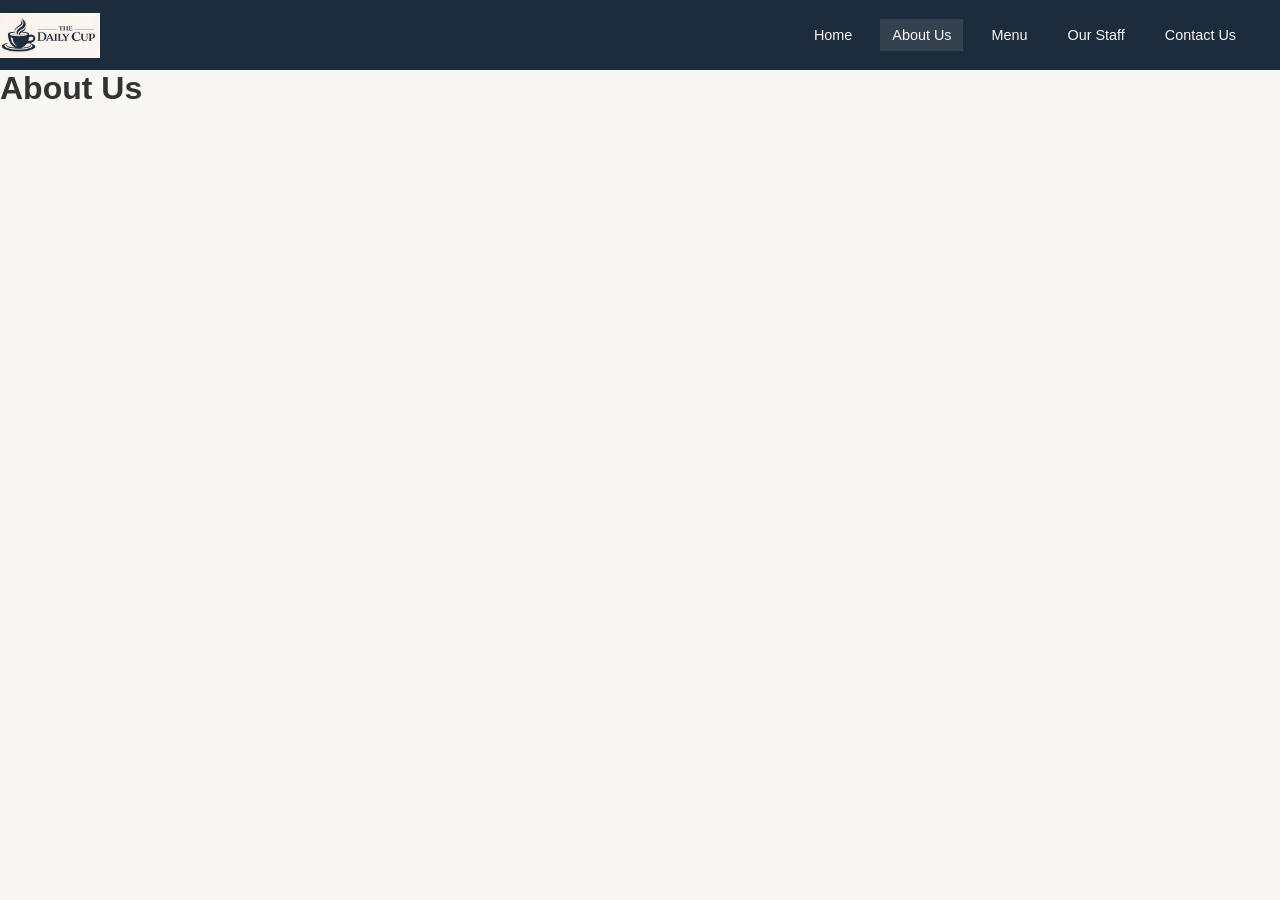
==== about.html @ c1092223 "Nav bar across all pages added code, linked each page to their specific css and js code, added a ban" ====
<!DOCTYPE html>
<html lang="en">
<head>
    <meta charset="UTF-8">
    <meta name="viewport" content="width=device-width, initial-scale=1.0">
    <title>The Daily Cup - About Us</title>
    <link rel="stylesheet" href="css/styles.css">
    <link rel="stylesheet" href="css/about.css">
</head>
<body>

    <!-- Navbar code -->
    <header class="navbar">
        <div class="navbar-inner">
            <a href="index.html" class="navbar-logo">
                <img src="assets/logo.png" alt="The Daily Cup logo" class="logo-img">
            </a>
            <button class="hamburger" id="hamburger" aria-label="Open menu" aria-expanded="false">
                <span></span><span></span><span></span>
            </button>
            <nav class="nav-links" id="nav-links">
                <a href="index.html" class="nav-link">Home</a>
                <a href="about.html" class="nav-link active">About Us</a>
                <a href="menu.html" class="nav-link">Menu</a>
                <a href="staff.html" class="nav-link">Our Staff</a>
                <a href="contact.html" class="nav-link">Contact Us</a>
            </nav>
        </div>
    </header>

    <main>
        <h1>About Us</h1>
    </main>

    <script src="js/jquery.js"></script>
    <script src="js/about.js"></script>
</body>
</html>
---- css/styles.css ----
/* Whole Website Styles */
 
/* Reset */
* {
  margin: 0;
  padding: 0;
  box-sizing: border-box;
}
 
/* Body */
body {
  font-family: Arial, sans-serif;
  background-color: #F9F7F4;
  color: #333333;
  padding-top: 70px;
}
 
img {
  max-width: 100%;
  display: block;
}
 
a {
  text-decoration: none;
  color: inherit;
}
 
 
/* Navbar */
.navbar {
  background-color: #1D2C3C;
  position: fixed;
  top: 0;
  left: 0;
  right: 0;
  z-index: 100;
}

/* logo now hugs left */
.navbar-inner {
  width: 100%;
  padding-right: 2rem; 
  display: flex;
  align-items: center;
  height: 70px;
}
 
.logo-img {
  height: 45px;
}
 
.nav-links {
  display: flex;
  gap: 1rem;
  margin-left: auto;
}
 
.nav-link {
  color: #F9F7F4;
  font-size: 0.9rem;
  padding: 0.5rem 0.75rem;
}
 
/* Highlights current page link */
.nav-link:hover,
.nav-link.active {
  background-color: rgba(255, 255, 255, 0.1);
}
 
 
/* Hidden on desktop, shown on mobile */
.hamburger {
  display: none;
  flex-direction: column;
  gap: 5px;
  background: none;
  border: none;
}
 
.hamburger span {
  display: block;
  width: 24px;
  height: 2px;
  background: #F9F7F4;
}
 
 
/* Footer */
.footer {
  background-color: #1D2C3C;
  border-top: 1px solid #D4C4B3;
}
 
.footer-inner {
  max-width: 1200px;
  margin: 0 auto;
  padding: 2rem;
  display: flex;
  justify-content: space-between;
  flex-wrap: wrap;
}
 
.footer-logo-text {
  font-size: 1.1rem;
  font-weight: bold;
  color: #F9F7F4;
}
 
.footer-tagline {
  font-size: 0.85rem;
  color: #D4C4B3;
}
 
.footer-socials {
  display: flex;
  gap: 1rem;
}
 
.social-icon {
  width: 38px;
  height: 38px;
  border-radius: 50%;
  background-color: rgba(255, 255, 255, 0.08);
  display: flex;
  align-items: center;
  justify-content: center;
}
 
/* Makes icons white */
.social-icon img {
  width: 18px;
  height: 18px;
  filter: brightness(0) invert(1);
}
 
.footer-contact {
  display: flex;
  flex-direction: column;
  text-align: right;
}
 
.footer-email,
.footer-contact-link {
  color: #D4C4B3;
  font-size: 0.9rem;
}
 
.footer-bottom {
  text-align: center;
  padding: 1rem;
  font-size: 0.8rem;
  color: #aaa;
}
 
 
/* Mobile */
@media (max-width: 768px) {
  .hamburger {
    display: flex;
    margin-left: auto; /* keeps it on the right */
  }
 
  /* Dropdown menu on mobile */
  .nav-links {
    display: none;
    flex-direction: column;
    position: absolute;
    top: 70px;
    left: 0;
    right: 0;
    background-color: #1D2C3C;
    padding: 1rem 2rem;
  }
 
  .nav-links.open {
    display: flex;
  }
 
  .nav-link {
    padding: 0.6rem 0;
    width: 100%;
  }
 
  .footer-inner {
    flex-direction: column;
    text-align: center;
  }
 
  .footer-contact {
    text-align: center;
  }
}
---- css/about.css ----
/* about page css */
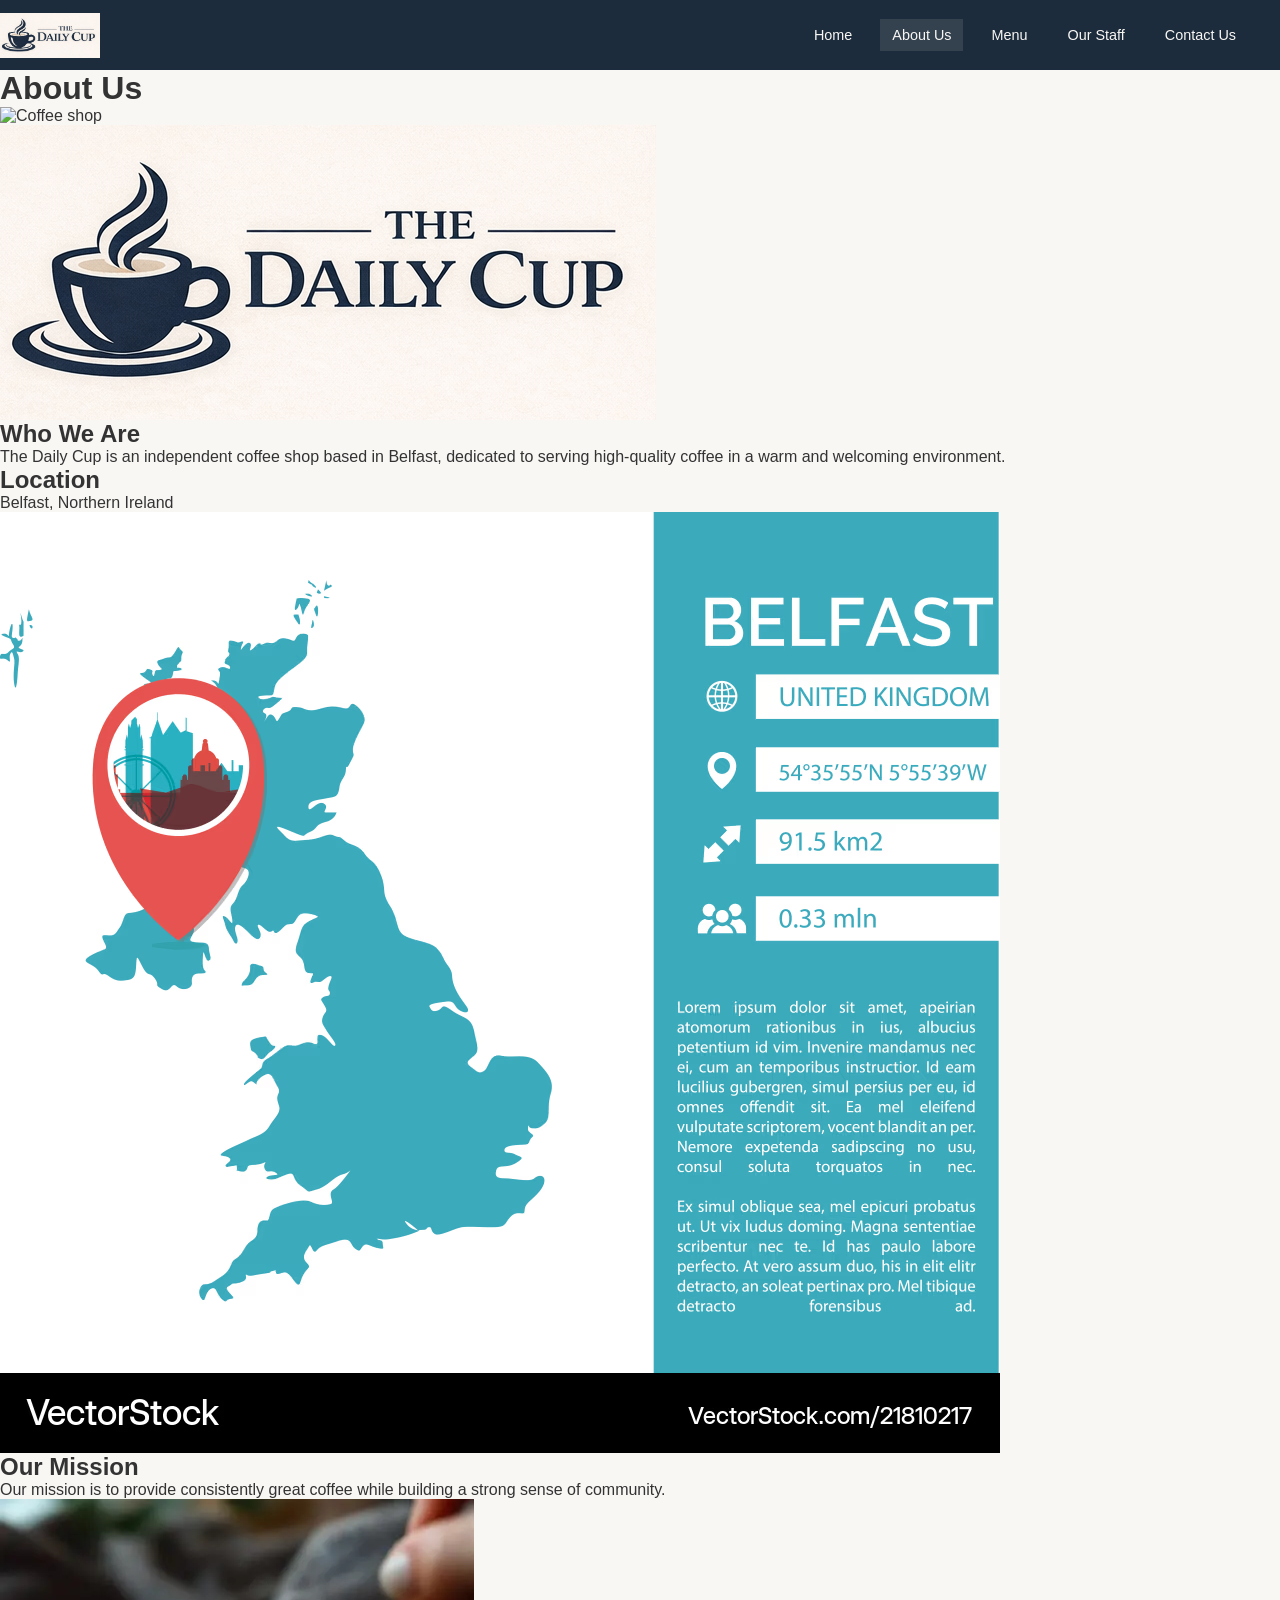
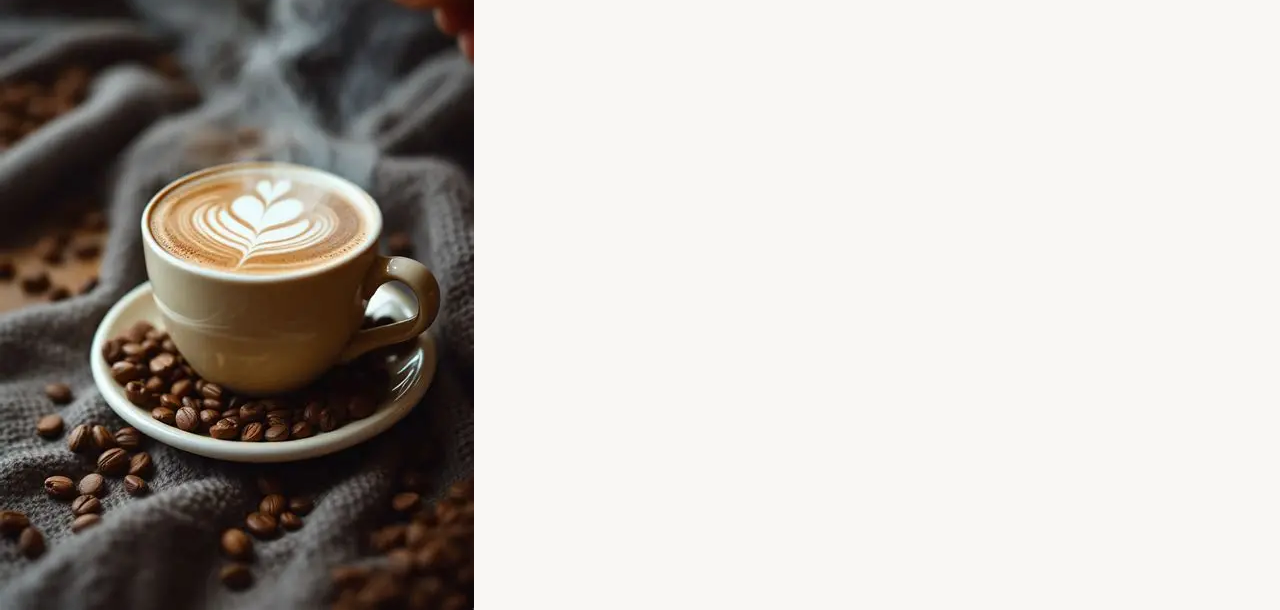
==== commit d8758759: "updated aboout us" ====
--- a/about.html
+++ b/about.html
@@ -35,4 +35,51 @@
     <script src="js/jquery.js"></script>
     <script src="js/about.js"></script>
 </body>
-</html>+</html>
+
+<main>
+ <main>
+
+    <!-- Banner -->
+    <div class="banner">
+        <img src="assets/about-us.jpg" class="banner-img" alt="Coffee shop">
+        <div class="banner-overlay">
+            <img src="assets/logo.png" class="banner-slogan-img" alt="About Us">
+        </div>
+    </div>
+
+    <!-- Welcome Section -->
+    <section class="welcome">
+        <div class="welcome-text">
+            <h2>Who We Are</h2>
+            <p>
+                The Daily Cup is an independent coffee shop based in Belfast,
+                dedicated to serving high-quality coffee in a warm and welcoming environment.
+            </p>
+
+            <h2>Location</h2>
+            <p>Belfast, Northern Ireland</p>
+        </div>
+
+        <div class="welcome-img">
+            <img src="assets/location.jpg" alt="Location">
+        </div>
+    </section>
+
+    <!-- App Section -->
+    <section class="app-section">
+        <div class="app-inner">
+            <div class="app-text">
+                <h2>Our Mission</h2>
+                <p>
+                    Our mission is to provide consistently great coffee while building a strong sense of community.
+                </p>
+            </div>
+
+            <div class="app-img">
+                <img src="assets/coffee.jpg" alt="Coffee">
+            </div>
+        </div>
+    </section>
+
+</main>
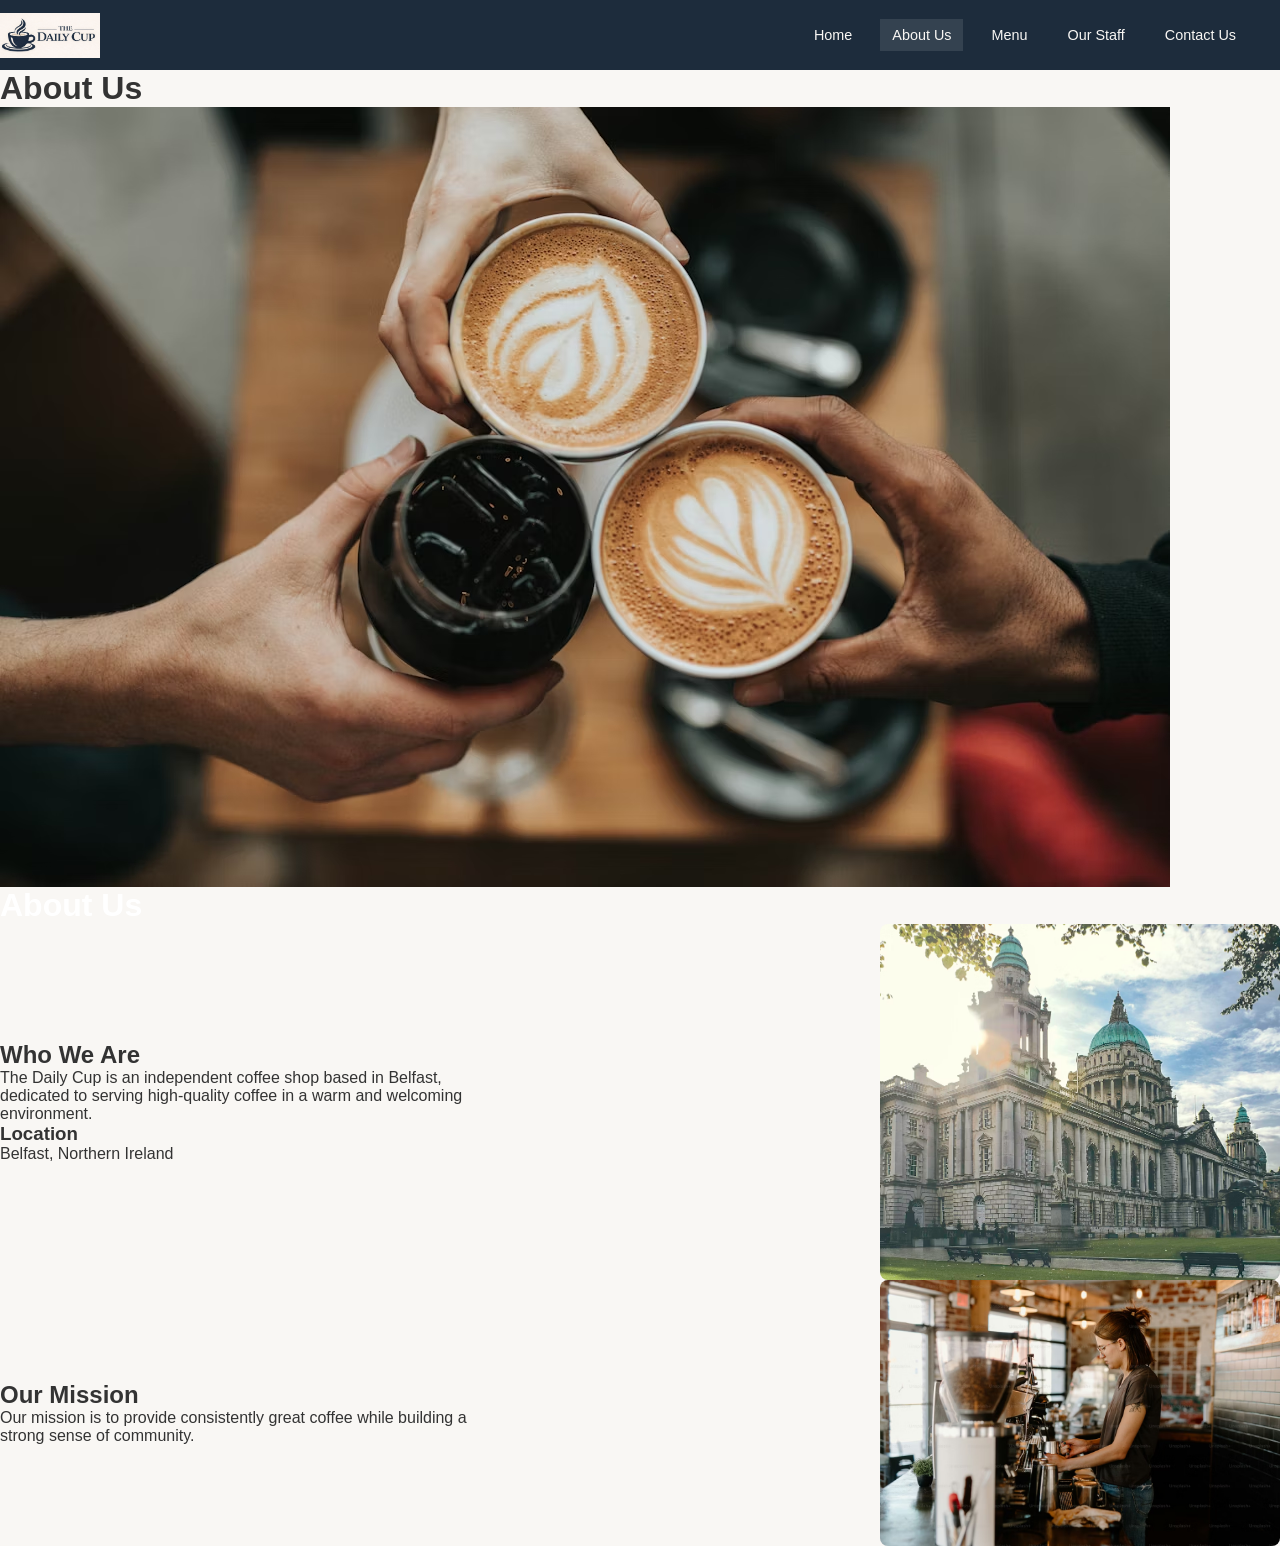
==== commit 74c7e52b: "about us futher changes" ====
--- a/about.html
+++ b/about.html
@@ -42,13 +42,13 @@
 
     <!-- Banner -->
     <div class="banner">
-        <img src="assets/about-us.jpg" class="banner-img" alt="Coffee shop">
+        <img src="assets/coffee.jpg" class="banner-img" alt="Coffee shop">
         <div class="banner-overlay">
-            <img src="assets/logo.png" class="banner-slogan-img" alt="About Us">
+            <h1 style="color: white;">About Us</h1>
         </div>
     </div>
 
-    <!-- Welcome Section -->
+    <!-- Who We Are -->
     <section class="welcome">
         <div class="welcome-text">
             <h2>Who We Are</h2>
@@ -57,16 +57,16 @@
                 dedicated to serving high-quality coffee in a warm and welcoming environment.
             </p>
 
-            <h2>Location</h2>
+            <h3>Location</h3>
             <p>Belfast, Northern Ireland</p>
         </div>
 
         <div class="welcome-img">
-            <img src="assets/location.jpg" alt="Location">
+            <img src="assets/belfast.jpg" alt="Belfast">
         </div>
     </section>
 
-    <!-- App Section -->
+    <!-- Mission -->
     <section class="app-section">
         <div class="app-inner">
             <div class="app-text">
@@ -77,9 +77,9 @@
             </div>
 
             <div class="app-img">
-                <img src="assets/coffee.jpg" alt="Coffee">
+                <img src="assets/worker.jpg" alt="Barista making coffee">
             </div>
         </div>
     </section>
 
-</main>+</main>
--- a/css/about.css
+++ b/css/about.css
@@ -1 +1,26 @@
 /* about page css */
+/* About page image fix */
+
+.welcome-img img,
+.app-img img {
+  width: 100%;
+  max-width: 400px;   /* stops them being massive */
+  height: auto;       /* keeps correct shape */
+  border-radius: 8px;
+  display: block;
+}
+/* Fix layout spacing */
+
+.welcome,
+.app-inner {
+  display: flex;
+  align-items: center;
+  justify-content: space-between;
+  gap: 2rem;
+}
+
+/* Stop huge empty space */
+.welcome-text,
+.app-text {
+  max-width: 500px;
+}
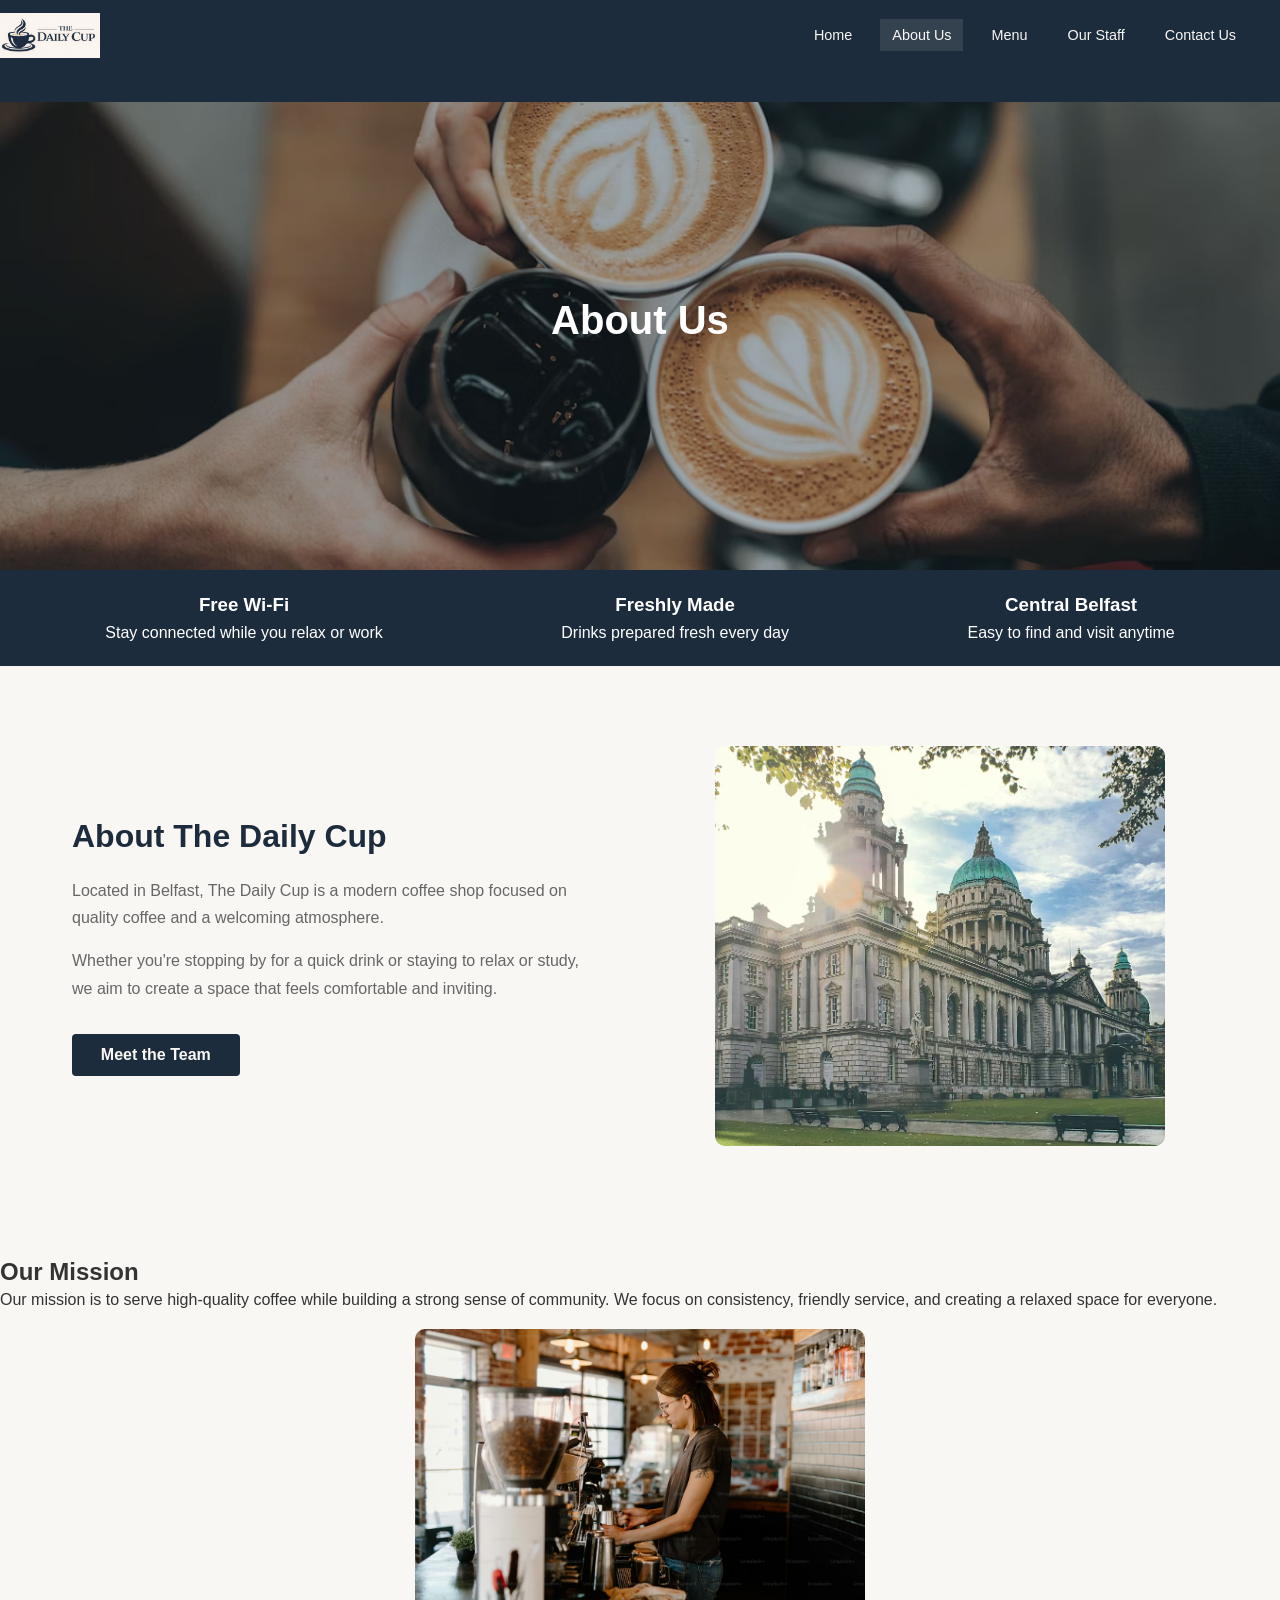
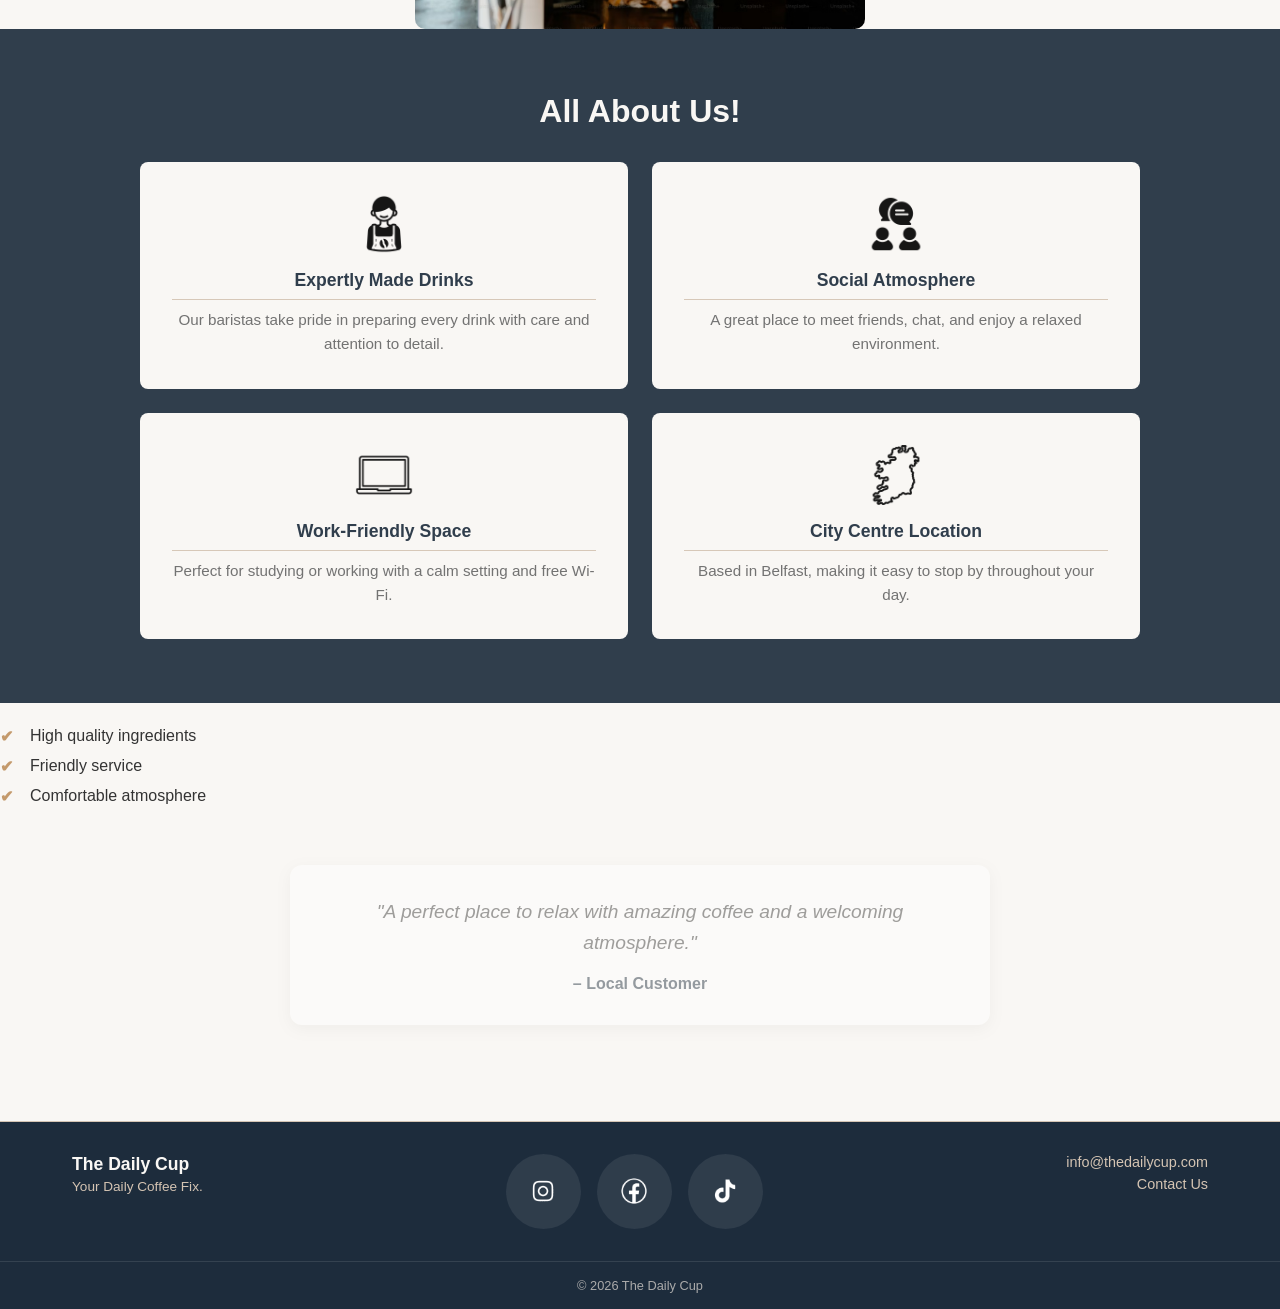
==== commit 61258f90: "about us changes" ====
--- a/about.html
+++ b/about.html
@@ -4,82 +4,182 @@
     <meta charset="UTF-8">
     <meta name="viewport" content="width=device-width, initial-scale=1.0">
     <title>The Daily Cup - About Us</title>
+
+    <link rel="icon" href="assets/favicon.png">
     <link rel="stylesheet" href="css/styles.css">
+    <link rel="stylesheet" href="css/home.css">
     <link rel="stylesheet" href="css/about.css">
 </head>
-<body>
 
-    <!-- Navbar code -->
-    <header class="navbar">
-        <div class="navbar-inner">
-            <a href="index.html" class="navbar-logo">
-                <img src="assets/logo.png" alt="The Daily Cup logo" class="logo-img">
-            </a>
-            <button class="hamburger" id="hamburger" aria-label="Open menu" aria-expanded="false">
-                <span></span><span></span><span></span>
-            </button>
-            <nav class="nav-links" id="nav-links">
-                <a href="index.html" class="nav-link">Home</a>
-                <a href="about.html" class="nav-link active">About Us</a>
-                <a href="menu.html" class="nav-link">Menu</a>
-                <a href="staff.html" class="nav-link">Our Staff</a>
-                <a href="contact.html" class="nav-link">Contact Us</a>
-            </nav>
-        </div>
-    </header>
+<body class="home-page">
 
-    <main>
-        <h1>About Us</h1>
-    </main>
+<!-- NAVBAR -->
+<header class="navbar">
+    <div class="navbar-inner">
+        <a href="index.html" class="navbar-logo">
+            <img src="assets/logo.png" class="logo-img">
+        </a>
 
-    <script src="js/jquery.js"></script>
-    <script src="js/about.js"></script>
-</body>
-</html>
+        <button class="hamburger" id="hamburger">
+            <span></span><span></span><span></span>
+        </button>
+
+        <nav class="nav-links" id="nav-links">
+            <a href="index.html" class="nav-link">Home</a>
+            <a href="about.html" class="nav-link active">About Us</a>
+            <a href="menu.html" class="nav-link">Menu</a>
+            <a href="staff.html" class="nav-link">Our Staff</a>
+            <a href="contact.html" class="nav-link">Contact Us</a>
+        </nav>
+    </div>
+</header>
+
+
+<!-- BANNER -->
+<section class="banner">
+    <img src="assets/coffee.jpg" class="banner-img">
+    <div class="banner-overlay">
+        <h1 class="about-title">About Us</h1>
+    </div>
+</section>
+
 
 <main>
- <main>
+    <section class="feature-strip">
 
-    <!-- Banner -->
-    <div class="banner">
-        <img src="assets/coffee.jpg" class="banner-img" alt="Coffee shop">
-        <div class="banner-overlay">
-            <h1 style="color: white;">About Us</h1>
+    <div class="feature">
+        <h3>Free Wi-Fi</h3>
+        <p>Stay connected while you relax or work</p>
+    </div>
+
+    <div class="feature">
+        <h3>Freshly Made</h3>
+        <p>Drinks prepared fresh every day</p>
+    </div>
+
+    <div class="feature">
+        <h3>Central Belfast</h3>
+        <p>Easy to find and visit anytime</p>
+    </div>
+
+</section>
+
+<!-- ABOUT -->
+<section class="welcome">
+    <div class="welcome-text">
+        <h1>About The Daily Cup</h1>
+        <p>
+            Located in Belfast, The Daily Cup is a modern coffee shop focused on quality coffee and a welcoming atmosphere.
+        </p>
+        <p>
+            Whether you're stopping by for a quick drink or staying to relax or study, we aim to create a space that feels comfortable and inviting.
+        </p>
+
+        <a href="staff.html" class="btn">Meet the Team</a>
+    </div>
+
+    <div class="welcome-img">
+        <img src="assets/belfast.jpg" alt="Belfast">
+    </div>
+</section>
+
+
+<!-- MISSION -->
+<section class="app-section">
+    <div class="app-inner">
+
+        <div class="app-text">
+            <h2>Our Mission</h2>
+            <p>
+                Our mission is to serve high-quality coffee while building a strong sense of community.
+                We focus on consistency, friendly service, and creating a relaxed space for everyone.
+            </p>
+        </div>
+
+        <div class="app-img">
+            <img src="assets/worker.jpg" alt="Barista">
+        </div>
+
+    </div>
+</section>
+<section class="why-section">
+    <h2>All About Us!</h2>
+
+    <div class="why-grid">
+
+        <div class="why-card">
+            <img src="assets/barista.png" class="why-icon">
+            <h3>Expertly Made Drinks</h3>
+            <p>Our baristas take pride in preparing every drink with care and attention to detail.</p>
+        </div>
+
+        <div class="why-card">
+            <img src="assets/conversation.png" class="why-icon">
+            <h3>Social Atmosphere</h3>
+            <p>A great place to meet friends, chat, and enjoy a relaxed environment.</p>
+        </div>
+
+        <div class="why-card">
+            <img src="assets/laptop.png" class="why-icon">
+            <h3>Work-Friendly Space</h3>
+            <p>Perfect for studying or working with a calm setting and free Wi-Fi.</p>
+        </div>
+
+        <div class="why-card">
+            <img src="assets/map.png" class="why-icon">
+            <h3>City Centre Location</h3>
+            <p>Based in Belfast, making it easy to stop by throughout your day.</p>
+        </div>
+
+    </div>
+</section>
+    </div>
+</section>
+<ul class="feature-list">
+    <li>High quality ingredients</li>
+    <li>Friendly service</li>
+    <li>Comfortable atmosphere</li>
+</ul>
+
+</main>
+
+<section class="testimonial">
+    <div class="testimonial-box">
+        <p>
+            "A perfect place to relax with amazing coffee and a welcoming atmosphere."
+        </p>
+        <h4>– Local Customer</h4>
+    </div>
+</section>
+
+
+<!-- FOOTER -->
+<footer class="footer">
+    <div class="footer-inner">
+        <div class="footer-brand">
+            <p class="footer-logo-text">The Daily Cup</p>
+            <p class="footer-tagline">Your Daily Coffee Fix.</p>
+        </div>
+
+        <div class="footer-socials">
+            <a href="#" class="social-icon"><img src="./assets/instagram.png"></a>
+            <a href="#" class="social-icon"><img src="./assets/facebook.png"></a>
+            <a href="#" class="social-icon"><img src="./assets/tiktok.png"></a>
+        </div>
+
+        <div class="footer-contact">
+            <a href="#" class="footer-email">info@thedailycup.com</a>
+            <a href="contact.html" class="footer-contact-link">Contact Us</a>
         </div>
     </div>
 
-    <!-- Who We Are -->
-    <section class="welcome">
-        <div class="welcome-text">
-            <h2>Who We Are</h2>
-            <p>
-                The Daily Cup is an independent coffee shop based in Belfast,
-                dedicated to serving high-quality coffee in a warm and welcoming environment.
-            </p>
+    <div class="footer-bottom">
+        <p>&copy; <span id="year"></span> The Daily Cup</p>
+    </div>
+</footer>
 
-            <h3>Location</h3>
-            <p>Belfast, Northern Ireland</p>
-        </div>
+<script src="js/jquery.js"></script>
+<script src="js/about.js"></script>
 
-        <div class="welcome-img">
-            <img src="assets/belfast.jpg" alt="Belfast">
-        </div>
-    </section>
-
-    <!-- Mission -->
-    <section class="app-section">
-        <div class="app-inner">
-            <div class="app-text">
-                <h2>Our Mission</h2>
-                <p>
-                    Our mission is to provide consistently great coffee while building a strong sense of community.
-                </p>
-            </div>
-
-            <div class="app-img">
-                <img src="assets/worker.jpg" alt="Barista making coffee">
-            </div>
-        </div>
-    </section>
-
-</main>
+</body>
+</html>
--- a/css/styles.css
+++ b/css/styles.css
@@ -1,31 +1,30 @@
-/* Whole Website Styles */
- 
-/* Reset */
+/* Reset styles */
 * {
   margin: 0;
   padding: 0;
   box-sizing: border-box;
 }
- 
-/* Body */
+
+/* Body styles */
 body {
   font-family: Arial, sans-serif;
   background-color: #F9F7F4;
   color: #333333;
   padding-top: 70px;
 }
- 
+
+/* Images */
 img {
   max-width: 100%;
   display: block;
 }
- 
+
+/* Links */
 a {
   text-decoration: none;
   color: inherit;
 }
- 
- 
+
 /* Navbar */
 .navbar {
   background-color: #1D2C3C;
@@ -36,39 +35,41 @@
   z-index: 100;
 }
 
-/* logo now hugs left */
+/* Navbar layout */
 .navbar-inner {
   width: 100%;
-  padding-right: 2rem; 
+  padding-right: 2rem;
   display: flex;
   align-items: center;
   height: 70px;
 }
- 
+
+/* Logo */
 .logo-img {
   height: 45px;
 }
- 
+
+/* Nav links */
 .nav-links {
   display: flex;
   gap: 1rem;
   margin-left: auto;
 }
- 
+
+/* Nav link style */
 .nav-link {
   color: #F9F7F4;
   font-size: 0.9rem;
   padding: 0.5rem 0.75rem;
 }
- 
-/* Highlights current page link */
+
+/* Nav hover and active */
 .nav-link:hover,
 .nav-link.active {
   background-color: rgba(255, 255, 255, 0.1);
 }
- 
- 
-/* Hidden on desktop, shown on mobile */
+
+/* Hamburger menu */
 .hamburger {
   display: none;
   flex-direction: column;
@@ -76,46 +77,57 @@
   background: none;
   border: none;
 }
- 
+
+/* Hamburger lines */
 .hamburger span {
-  display: block;
   width: 24px;
   height: 2px;
   background: #F9F7F4;
 }
- 
- 
+
 /* Footer */
 .footer {
   background-color: #1D2C3C;
   border-top: 1px solid #D4C4B3;
-}
- 
+  margin-top: 3rem;
+}
+
+/* Footer layout */
 .footer-inner {
   max-width: 1200px;
   margin: 0 auto;
   padding: 2rem;
+
   display: flex;
   justify-content: space-between;
+  align-items: flex-start;
   flex-wrap: wrap;
-}
- 
+
+  gap: 2rem;
+}
+
+/* Footer brand */
 .footer-logo-text {
   font-size: 1.1rem;
   font-weight: bold;
   color: #F9F7F4;
 }
- 
+
+/* Footer tagline */
 .footer-tagline {
   font-size: 0.85rem;
   color: #D4C4B3;
-}
- 
+  margin-top: 4px;
+}
+
+/* Socials container */
 .footer-socials {
   display: flex;
   gap: 1rem;
-}
- 
+  align-items: center;
+}
+
+/* Social icon box */
 .social-icon {
   width: 38px;
   height: 38px;
@@ -125,42 +137,48 @@
   align-items: center;
   justify-content: center;
 }
- 
-/* Makes icons white */
+
+/* Social icon image */
 .social-icon img {
   width: 18px;
   height: 18px;
   filter: brightness(0) invert(1);
 }
- 
+
+/* Contact section */
 .footer-contact {
   display: flex;
   flex-direction: column;
+  gap: 6px;
   text-align: right;
 }
- 
+
+/* Contact links */
 .footer-email,
 .footer-contact-link {
   color: #D4C4B3;
   font-size: 0.9rem;
 }
- 
+
+/* Footer bottom bar */
 .footer-bottom {
   text-align: center;
   padding: 1rem;
   font-size: 0.8rem;
   color: #aaa;
-}
- 
- 
-/* Mobile */
+  border-top: 1px solid rgba(255, 255, 255, 0.1);
+}
+
+/* Mobile styles */
 @media (max-width: 768px) {
+
+  /* Show hamburger */
   .hamburger {
     display: flex;
-    margin-left: auto; /* keeps it on the right */
-  }
- 
-  /* Dropdown menu on mobile */
+    margin-left: auto;
+  }
+
+  /* Mobile nav dropdown */
   .nav-links {
     display: none;
     flex-direction: column;
@@ -171,22 +189,41 @@
     background-color: #1D2C3C;
     padding: 1rem 2rem;
   }
- 
+
+  /* Open mobile menu */
   .nav-links.open {
     display: flex;
   }
- 
+
+  /* Mobile nav links */
   .nav-link {
     padding: 0.6rem 0;
     width: 100%;
   }
- 
+
+  /* Footer mobile layout */
   .footer-inner {
     flex-direction: column;
+    align-items: center;
     text-align: center;
   }
- 
+
+  /* Center contact on mobile */
   .footer-contact {
     text-align: center;
   }
+}
+
+/* FOOTER SOCIAL ICONS */
+.social-icon {
+  width: 75px;
+  height: 75px;
+  display: flex;
+  align-items: center;
+  justify-content: center;
+}
+
+.social-icon img {
+  width: 46px;
+  height: 46px;
 }
--- a/css/home.css
+++ b/css/home.css
@@ -0,0 +1,225 @@
+/* BANNER SECTION */
+
+.banner {
+  position: relative;
+  height: 500px;
+  overflow: hidden;
+  background-color: #1D2C3C;
+}
+
+.banner-img {
+  width: 100%;
+  height: 100%;
+  object-fit: cover;
+}
+
+.banner-overlay {
+  position: absolute;
+  top: 0;
+  left: 0;
+  right: 0;
+  bottom: 0;
+  background: rgba(29, 44, 60, 0.3);
+  display: flex;
+  align-items: center;
+  justify-content: center;
+}
+
+.banner-slogan-img {
+  width: 90%;
+  max-width: 500px;
+}
+
+/* WELCOME SECTION */
+
+.welcome {
+  max-width: 1200px;
+  margin: 0 auto;
+  padding: 5rem 2rem;
+  display: grid;
+  grid-template-columns: 1fr 1fr;
+  gap: 4rem;
+  align-items: center;
+}
+
+.welcome-text {
+  padding-right: 1rem;
+}
+
+.welcome-text h1 {
+  font-size: 2rem;
+  color: #1D2C3C;
+  margin-bottom: 1.2rem;
+  line-height: 1.3;
+}
+
+.welcome-text p {
+  color: #666666;
+  line-height: 1.9;
+  font-size: 1rem;
+}
+
+.welcome-img img {
+  width: 100%;
+  height: 360px;
+  object-fit: cover;
+  border-radius: 8px;
+  transition: transform 0.3s ease;
+}
+
+.welcome-img img:hover {
+  transform: scale(1.02);
+}
+
+/* BUTTON */
+.btn {
+  display: inline-block;
+  margin-top: 1.5rem;
+  padding: 0.75rem 1.8rem;
+  background-color: #1D2C3C;
+  color: #F9F7F4;
+  text-decoration: none;
+  border-radius: 4px;
+  font-weight: 600;
+  transition: background-color 0.3s ease;
+}
+
+.btn:hover {
+  background-color: #2a3f57;
+}
+
+/* WHY CHOOSE US SECTION */
+
+.why-section {
+  background-color: #1D2C3C;
+  padding: 4rem 2rem;
+  text-align: center;
+}
+
+.why-section h2 {
+  font-size: 2rem;
+  color: #F9F7F4;
+  margin-bottom: 2.5rem;
+}
+
+.why-grid {
+  max-width: 1000px;
+  margin: 0 auto;
+  display: grid;
+  grid-template-columns: 1fr 1fr;
+  gap: 1.5rem;
+}
+
+/* WHY CARDS */
+.why-card {
+  position: relative;
+  margin-top: 0;
+  background-color: #F9F7F4;
+  border-radius: 8px;
+  padding: 2rem;
+  text-align: center;
+  transition: transform 0.2s ease;
+}
+
+.why-card:hover {
+  transform: translateY(-4px);
+}
+
+.why-icon {
+  width: 60px;
+  height: 60px;
+  margin: 0 auto 1rem;
+  display: block;
+  object-fit: contain;
+}
+
+.why-card h3 {
+  font-size: 1.1rem;
+  color: #1D2C3C;
+  margin-bottom: 0.5rem;
+  border-bottom: 1px solid #D4C4B3;
+  padding-bottom: 0.5rem;
+}
+
+.why-card p {
+  color: #666666;
+  font-size: 0.95rem;
+  line-height: 1.6;
+}
+
+/* OPENING HOURS SECTION */
+
+.hours-section {
+  background: #F9F7F4;
+  padding: 40px 20px;
+  text-align: center;
+}
+
+.hours-section h2 {
+  color: #1D2C3C;
+  margin-bottom: 20px;
+}
+
+/* hours box */
+.hours-card {
+  background: white;
+  padding: 20px;
+  margin: 0 auto 20px;
+  max-width: 600px;
+  border: 1px solid #D4C4B3;
+  text-align: left;
+}
+
+/* each day row */
+.day {
+  display: flex;
+  justify-content: space-between;
+  padding: 8px 0;
+  border-bottom: 1px solid #eee;
+  color: #1D2C3C;
+}
+
+/* closed day */
+.closed span:last-child {
+  color: red;
+}
+
+/* info box */
+.hours-side {
+  background: #1D2C3C;
+  color: #F9F7F4;
+  padding: 20px;
+  max-width: 600px;
+  margin: 0 auto 20px;
+}
+
+.hours-side ul {
+  list-style: none;
+  padding: 0;
+  margin: 0;
+}
+
+.hours-side li {
+  margin-bottom: 8px;
+}
+
+/* MOBILE RESPONSIVE */
+
+@media (max-width: 768px) {
+  .banner {
+    height: 320px;
+  }
+
+  .welcome {
+    grid-template-columns: 1fr;
+    padding: 2rem 1.5rem;
+  }
+
+  .welcome-text {
+    padding-right: 0;
+  }
+
+  .why-grid {
+    grid-template-columns: 1fr;
+  }
+}
--- a/css/about.css
+++ b/css/about.css
@@ -1,26 +1,123 @@
-/* about page css */
-/* About page image fix */
+/* About Page Styling */
 
+/* Banner text */
+.about-title {
+  color: white;
+  font-size: 2.5rem;
+  font-weight: bold;
+}
+
+/* Better spacing */
+.welcome-text p,
+.app-text p {
+  margin-bottom: 1rem;
+  line-height: 1.7;
+}
+
+/* Image improvements */
 .welcome-img img,
 .app-img img {
   width: 100%;
-  max-width: 400px;   /* stops them being massive */
-  height: auto;       /* keeps correct shape */
-  border-radius: 8px;
+  max-width: 450px;
+  height: auto;
+  border-radius: 10px;
   display: block;
 }
-/* Fix layout spacing */
 
-.welcome,
-.app-inner {
+/* Center images nicely */
+.welcome-img,
+.app-img {
   display: flex;
-  align-items: center;
-  justify-content: space-between;
-  gap: 2rem;
+  justify-content: center;
 }
 
-/* Stop huge empty space */
-.welcome-text,
-.app-text {
-  max-width: 500px;
+/* Add slight hover effect */
+.welcome-img img:hover,
+.app-img img:hover {
+  transform: scale(1.03);
+  transition: 0.3s;
+}
+
+/* Button spacing */
+.btn {
+  margin-top: 1rem;
+  display: inline-block;
+}
+
+/* Section title styling */
+.why-section h2 {
+  text-align: center;
+  margin-bottom: 2rem;
+}
+.why-card:hover .why-icon {
+  transform: scale(1.1);
+  transition: 0.3s;
+}
+.feature-strip {
+  display: flex;
+  justify-content: space-around;
+  background: #1D2C3C;
+  color: white;
+  padding: 1.5rem 1rem;
+  text-align: center;
+}
+
+.feature h3 {
+  margin-bottom: 0.5rem;
+}
+.testimonial {
+  background: #F9F7F4;
+  padding: 3rem 1.5rem;
+  display: flex;
+  justify-content: center;
+}
+
+.testimonial-box {
+  max-width: 700px;
+  text-align: center;
+}
+
+.testimonial p {
+  font-size: 1.2rem;
+  font-style: italic;
+  color: #333;
+  line-height: 1.6;
+}
+
+.testimonial h4 {
+  margin-top: 1rem;
+  color: #1D2C3C;
+  font-weight: 600;
+}
+.testimonial-box {
+  background: white;
+  padding: 2rem;
+  border-radius: 12px;
+  box-shadow: 0 4px 15px rgba(0,0,0,0.08);
+}
+section {
+  padding-top: 2rem;
+}
+.feature-list {
+  list-style: none;        
+  padding: 0;
+  margin-top: 1.5rem;
+}
+
+.feature-list li {
+  position: relative;
+  padding-left: 30px;
+  margin-bottom: 12px;
+  font-size: 1rem;
+  color: #333;
+}
+
+/* custom tick icon */
+.feature-list li::before {
+  content: "✔";
+  position: absolute;
+  left: 0;
+  top: 0;
+  color: #C49A6C;   /* nice coffee colour */
+  font-weight: bold;
 }
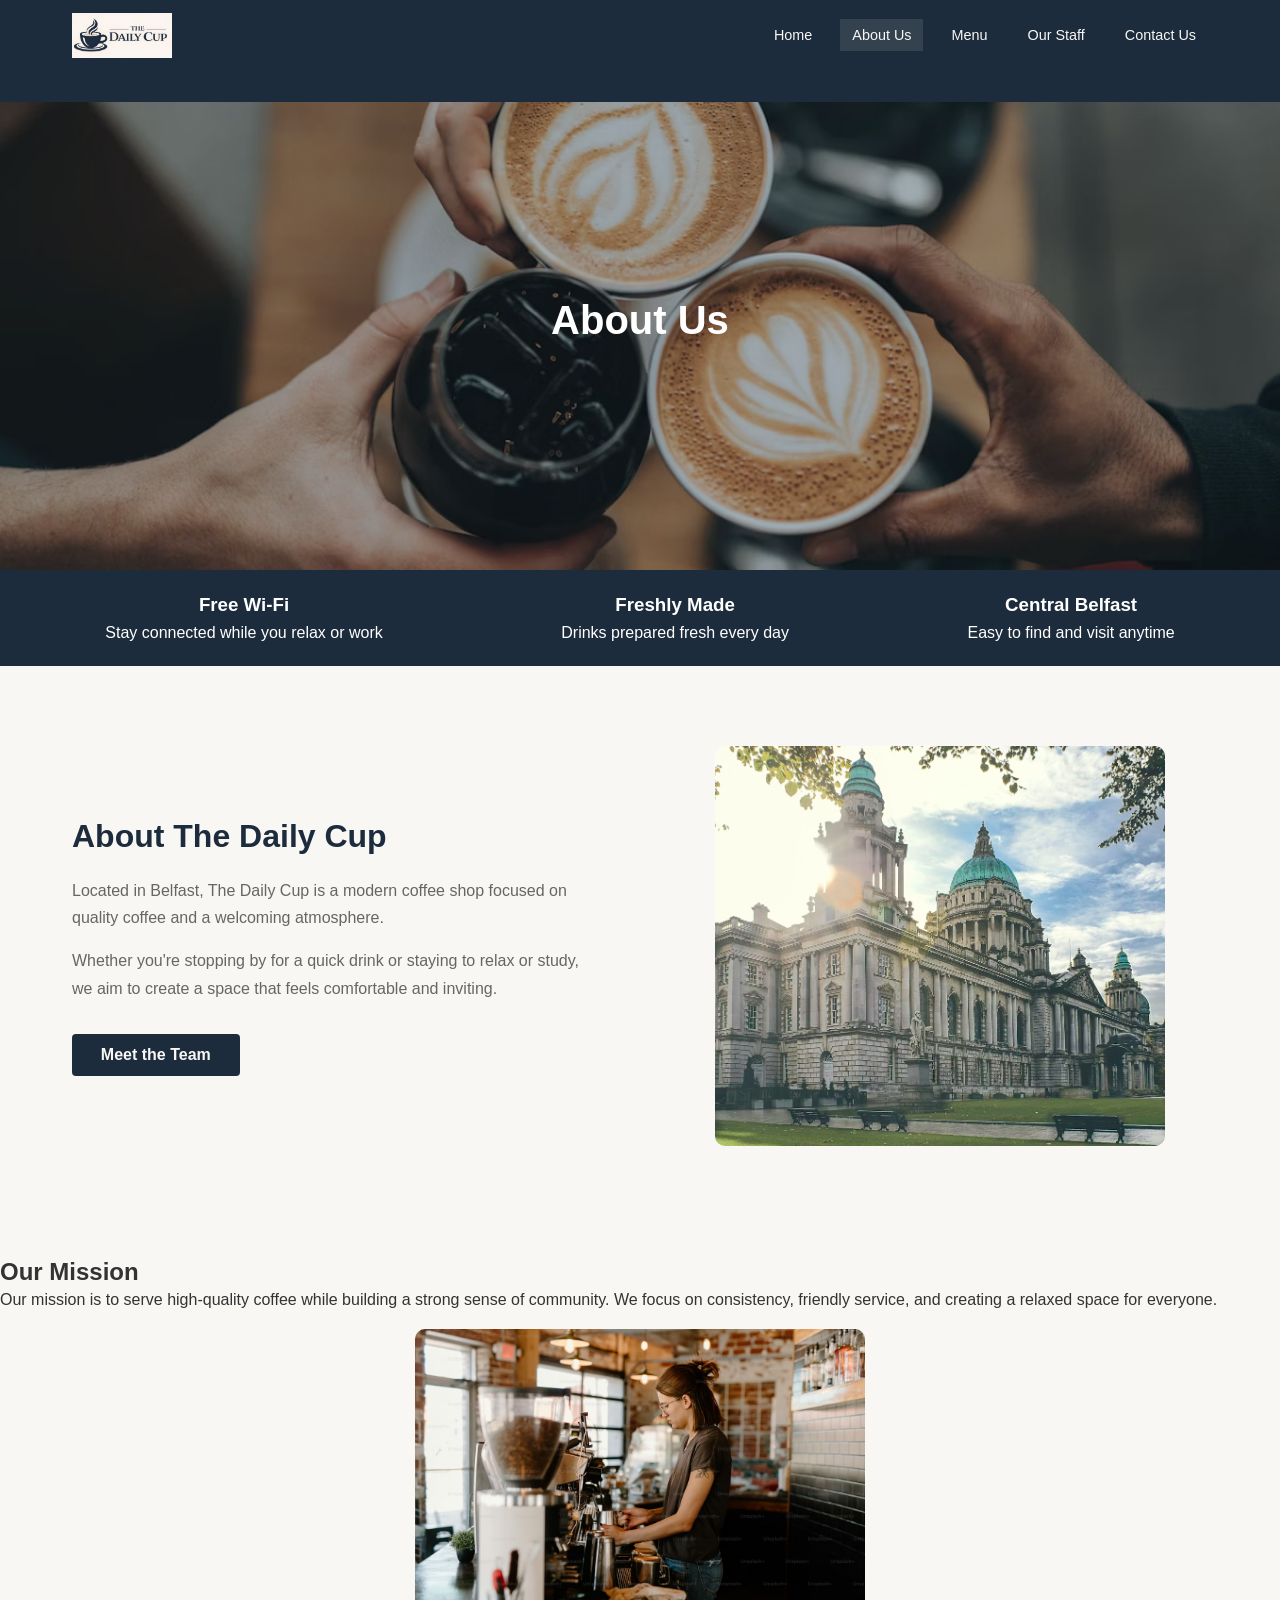
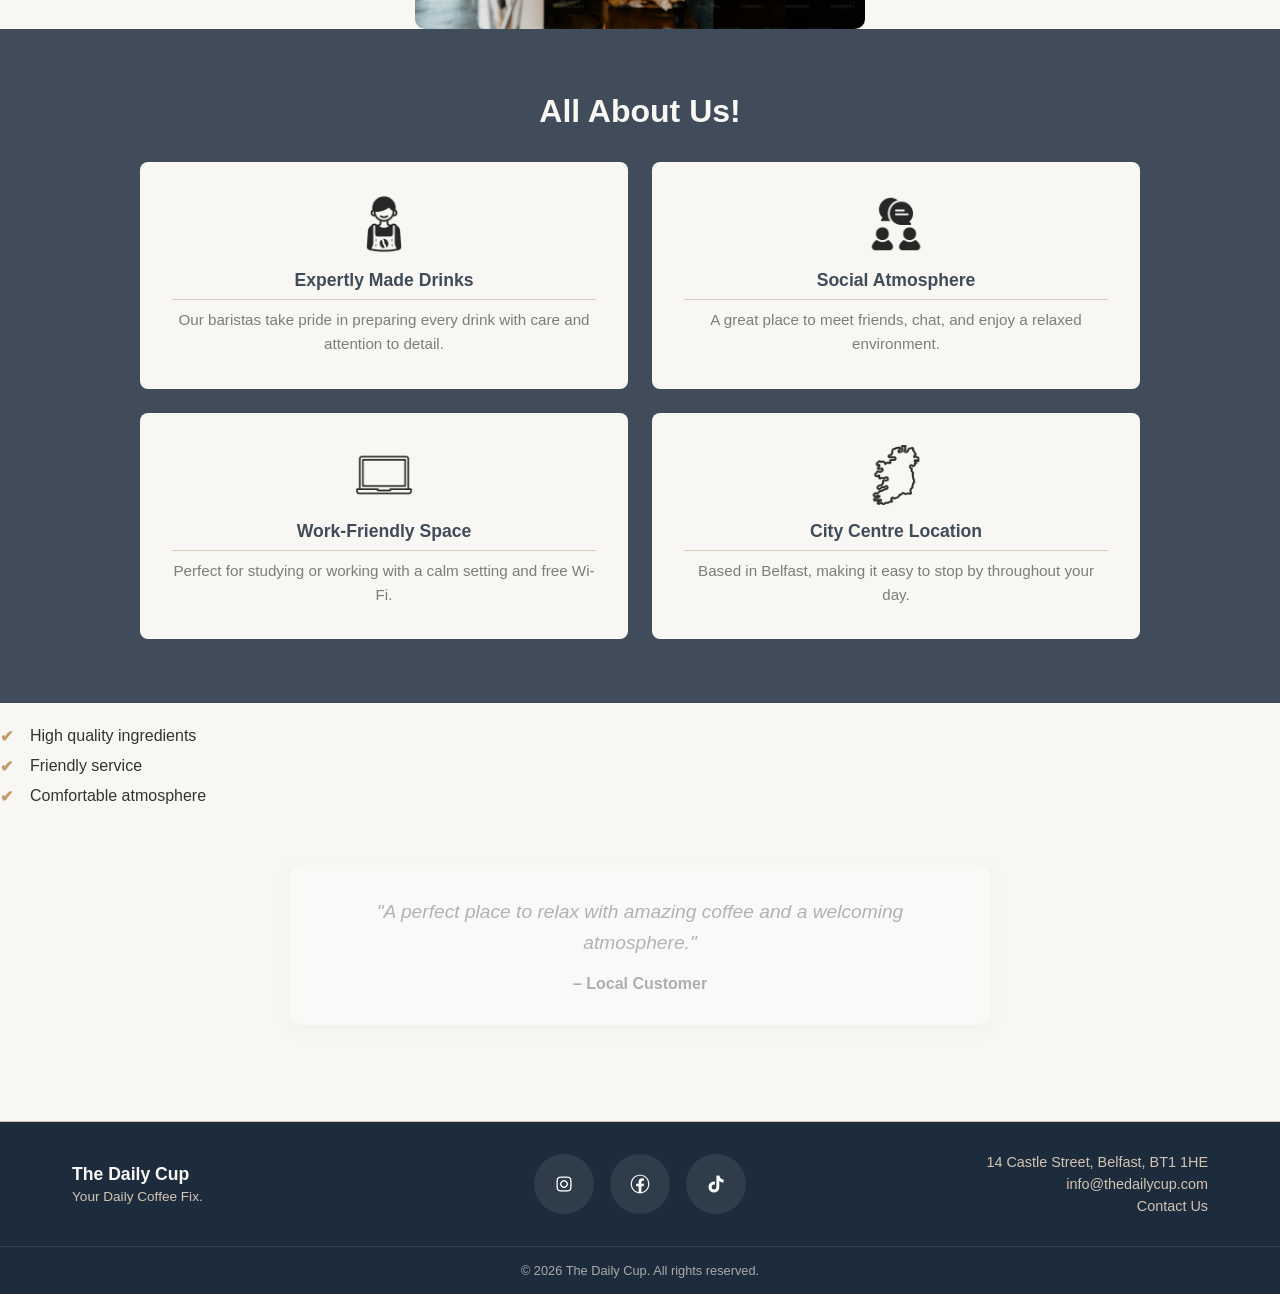
==== commit 96f6beff: "Added location to footer on each page" ====
--- a/about.html
+++ b/about.html
@@ -162,19 +162,26 @@
         </div>
 
         <div class="footer-socials">
-            <a href="#" class="social-icon"><img src="./assets/instagram.png"></a>
-            <a href="#" class="social-icon"><img src="./assets/facebook.png"></a>
-            <a href="#" class="social-icon"><img src="./assets/tiktok.png"></a>
+            <a href="https://www.instagram.com/" class="social-icon" target="_blank">
+                <img src="./assets/instagram.png" alt="Instagram">
+            </a>
+            <a href="https://www.facebook.com/" class="social-icon" target="_blank">
+                <img src="./assets/facebook.png" alt="Facebook">
+            </a>
+            <a href="https://www.tiktok.com/" class="social-icon" target="_blank">
+                <img src="./assets/tiktok.png" alt="TikTok">
+            </a>
         </div>
 
         <div class="footer-contact">
-            <a href="#" class="footer-email">info@thedailycup.com</a>
+            <address class="footer-address">14 Castle Street, Belfast, BT1 1HE</address>
+            <a href="mailto:info@thedailycup.com" class="footer-email">info@thedailycup.com</a>
             <a href="contact.html" class="footer-contact-link">Contact Us</a>
         </div>
     </div>
 
     <div class="footer-bottom">
-        <p>&copy; <span id="year"></span> The Daily Cup</p>
+        <p>&copy; <span id="year"></span> The Daily Cup. All rights reserved.</p>
     </div>
 </footer>
 
--- a/css/styles.css
+++ b/css/styles.css
@@ -37,11 +37,13 @@
 
 /* Navbar layout */
 .navbar-inner {
+  max-width: 1200px;
+  margin: 0 auto;
+  padding: 0 2rem;
+  display: flex;
+  align-items: center;
+  height: 70px;
   width: 100%;
-  padding-right: 2rem;
-  display: flex;
-  align-items: center;
-  height: 70px;
 }
 
 /* Logo */
@@ -76,6 +78,7 @@
   gap: 5px;
   background: none;
   border: none;
+  cursor: pointer;
 }
 
 /* Hamburger lines */
@@ -85,6 +88,23 @@
   background: #F9F7F4;
 }
 
+/* BUTTON */
+.btn {
+  display: inline-block;
+  margin-top: 1.5rem;
+  padding: 0.75rem 1.8rem;
+  background-color: #1D2C3C;
+  color: #F9F7F4;
+  text-decoration: none;
+  border-radius: 4px;
+  font-weight: 600;
+  transition: background-color 0.3s ease;
+}
+
+.btn:hover {
+  background-color: #2a3f57;
+}
+
 /* Footer */
 .footer {
   background-color: #1D2C3C;
@@ -97,12 +117,9 @@
   max-width: 1200px;
   margin: 0 auto;
   padding: 2rem;
-
-  display: flex;
-  justify-content: space-between;
-  align-items: flex-start;
-  flex-wrap: wrap;
-
+  display: grid;
+  grid-template-columns: 1fr auto 1fr;
+  align-items: center;
   gap: 2rem;
 }
 
@@ -125,12 +142,13 @@
   display: flex;
   gap: 1rem;
   align-items: center;
+  justify-content: center;
 }
 
 /* Social icon box */
 .social-icon {
-  width: 38px;
-  height: 38px;
+  width: 60px;
+  height: 60px;
   border-radius: 50%;
   background-color: rgba(255, 255, 255, 0.08);
   display: flex;
@@ -140,8 +158,8 @@
 
 /* Social icon image */
 .social-icon img {
-  width: 18px;
-  height: 18px;
+  width: 34px;
+  height: 34px;
   filter: brightness(0) invert(1);
 }
 
@@ -151,6 +169,15 @@
   flex-direction: column;
   gap: 6px;
   text-align: right;
+  justify-self: end;
+}
+
+/* Address */
+.footer-address {
+  font-style: normal;
+  font-size: 0.9rem;
+  color: #D4C4B3;
+  margin: 0;
 }
 
 /* Contact links */
@@ -203,7 +230,7 @@
 
   /* Footer mobile layout */
   .footer-inner {
-    flex-direction: column;
+    grid-template-columns: 1fr;
     align-items: center;
     text-align: center;
   }
@@ -211,19 +238,6 @@
   /* Center contact on mobile */
   .footer-contact {
     text-align: center;
-  }
-}
-
-/* FOOTER SOCIAL ICONS */
-.social-icon {
-  width: 75px;
-  height: 75px;
-  display: flex;
-  align-items: center;
-  justify-content: center;
-}
-
-.social-icon img {
-  width: 46px;
-  height: 46px;
+    justify-self: center;
+  }
 }
--- a/css/home.css
+++ b/css/home.css
@@ -71,23 +71,6 @@
   transform: scale(1.02);
 }
 
-/* BUTTON */
-.btn {
-  display: inline-block;
-  margin-top: 1.5rem;
-  padding: 0.75rem 1.8rem;
-  background-color: #1D2C3C;
-  color: #F9F7F4;
-  text-decoration: none;
-  border-radius: 4px;
-  font-weight: 600;
-  transition: background-color 0.3s ease;
-}
-
-.btn:hover {
-  background-color: #2a3f57;
-}
-
 /* WHY CHOOSE US SECTION */
 
 .why-section {
@@ -160,7 +143,7 @@
   margin-bottom: 20px;
 }
 
-/* hours box */
+/* Hours box */
 .hours-card {
   background: white;
   padding: 20px;
@@ -170,7 +153,7 @@
   text-align: left;
 }
 
-/* each day row */
+/* Each day row */
 .day {
   display: flex;
   justify-content: space-between;
@@ -179,12 +162,12 @@
   color: #1D2C3C;
 }
 
-/* closed day */
+/* Closed day */
 .closed span:last-child {
   color: red;
 }
 
-/* info box */
+/* Info box */
 .hours-side {
   background: #1D2C3C;
   color: #F9F7F4;
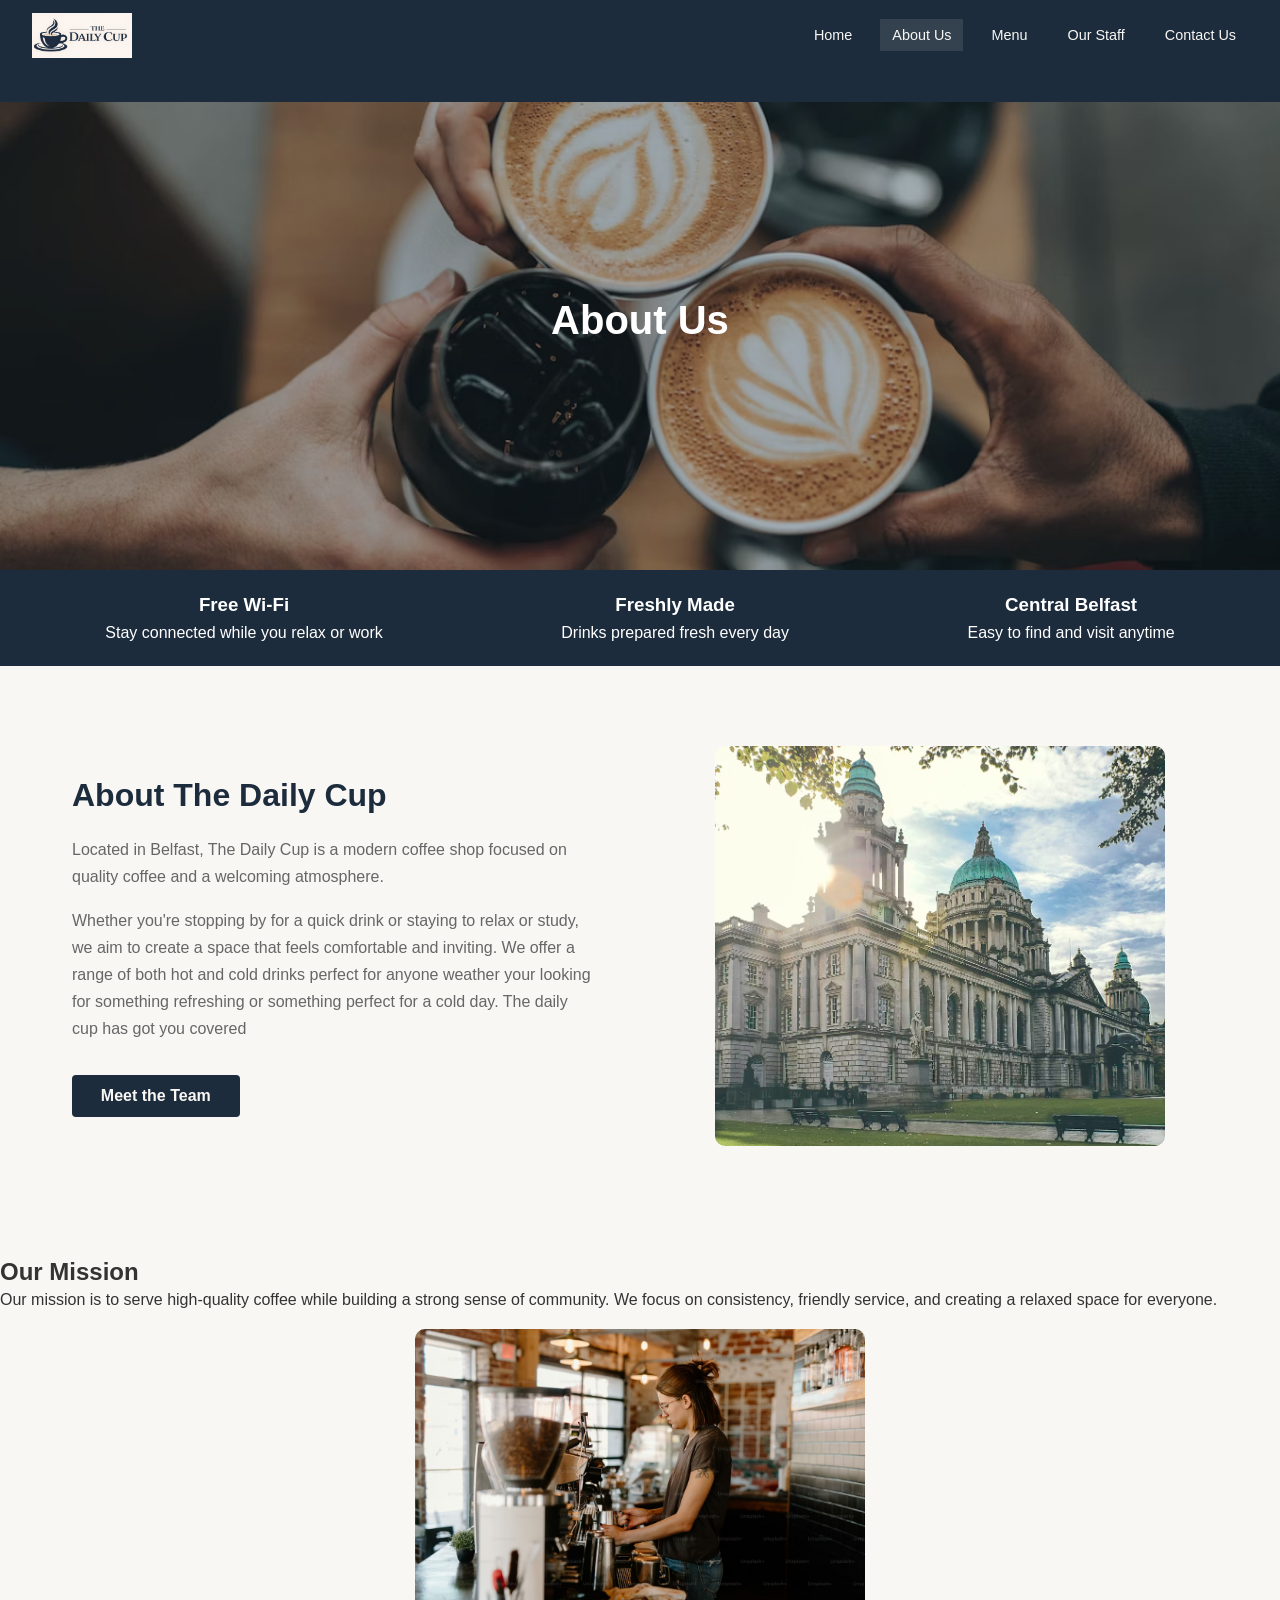
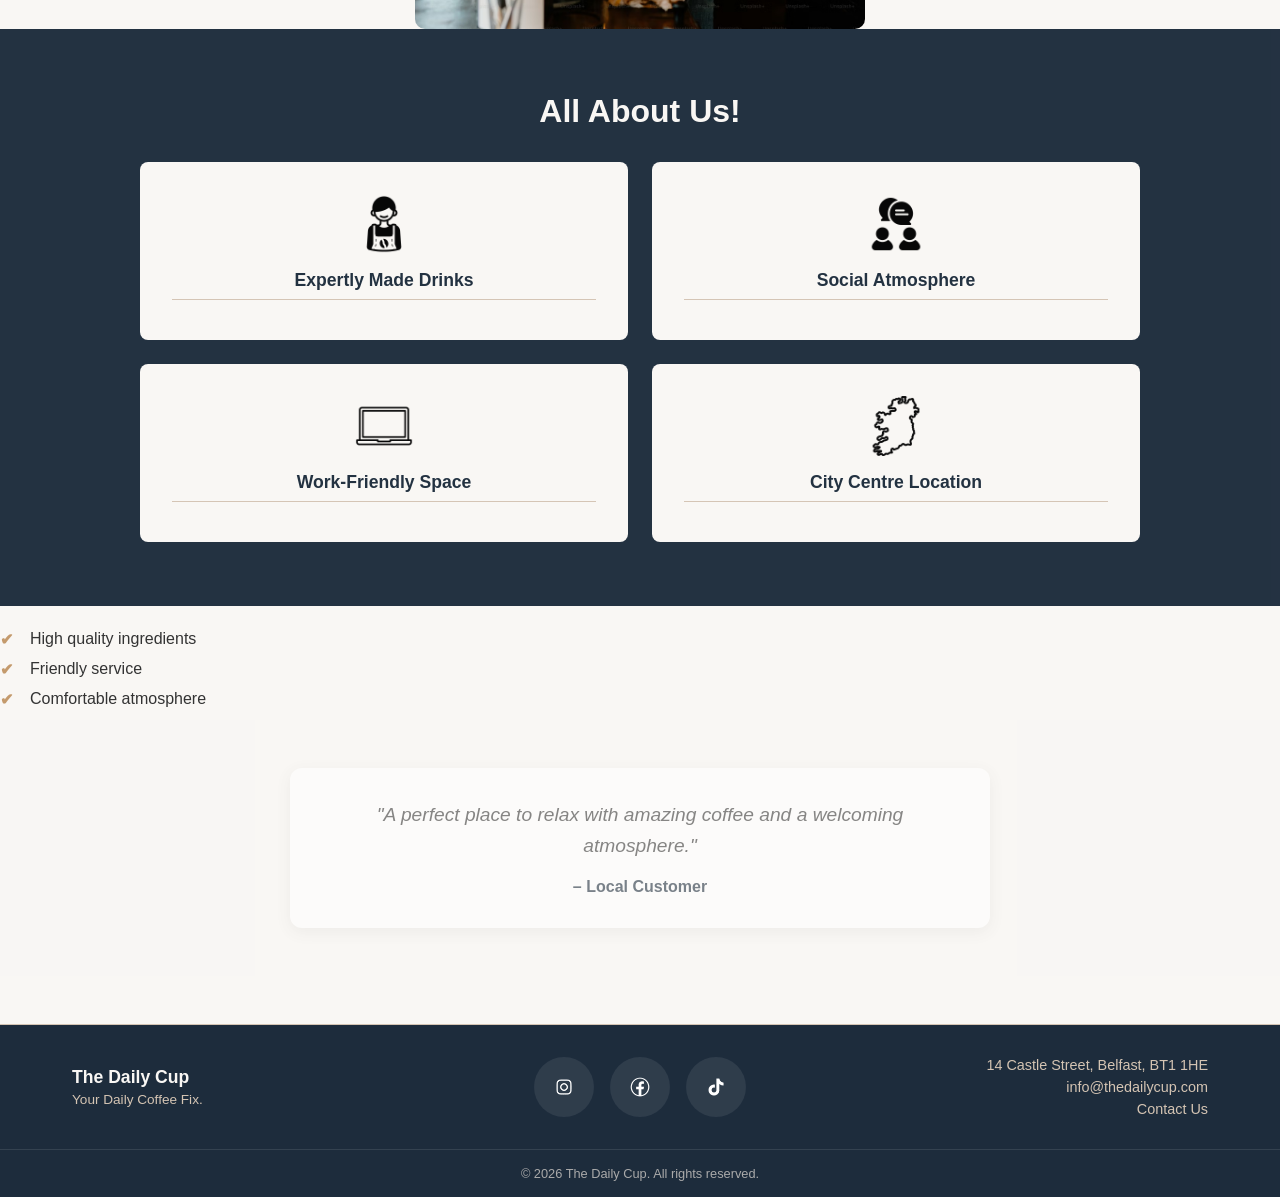
==== commit 4aedb578: "updated about html" ====
--- a/about.html
+++ b/about.html
@@ -72,7 +72,7 @@
             Located in Belfast, The Daily Cup is a modern coffee shop focused on quality coffee and a welcoming atmosphere.
         </p>
         <p>
-            Whether you're stopping by for a quick drink or staying to relax or study, we aim to create a space that feels comfortable and inviting.
+            Whether you're stopping by for a quick drink or staying to relax or study, we aim to create a space that feels comfortable and inviting. We offer a range of both hot and cold drinks perfect for anyone weather your looking for something refreshing or something perfect for a cold day. The daily cup has got you covered 
         </p>
 
         <a href="staff.html" class="btn">Meet the Team</a>
--- a/css/styles.css
+++ b/css/styles.css
@@ -37,13 +37,11 @@
 
 /* Navbar layout */
 .navbar-inner {
-  max-width: 1200px;
-  margin: 0 auto;
+  width: 100%;
   padding: 0 2rem;
   display: flex;
   align-items: center;
   height: 70px;
-  width: 100%;
 }
 
 /* Logo */
--- a/css/home.css
+++ b/css/home.css
@@ -1,4 +1,4 @@
-/* BANNER SECTION */
+/* Banner */
 
 .banner {
   position: relative;
@@ -30,7 +30,7 @@
   max-width: 500px;
 }
 
-/* WELCOME SECTION */
+/* Welcome area */
 
 .welcome {
   max-width: 1200px;
@@ -71,7 +71,7 @@
   transform: scale(1.02);
 }
 
-/* WHY CHOOSE US SECTION */
+/* Why Choose Us */
 
 .why-section {
   background-color: #1D2C3C;
@@ -93,7 +93,7 @@
   gap: 1.5rem;
 }
 
-/* WHY CARDS */
+/* Why Cards */
 .why-card {
   position: relative;
   margin-top: 0;
@@ -130,7 +130,21 @@
   line-height: 1.6;
 }
 
-/* OPENING HOURS SECTION */
+/* hide card description by default, revealed on click */
+.why-card p {
+    display: none;
+}
+
+.why-card.open p {
+    display: block;
+}
+
+/* show a pointer that the card is clickable */
+.why-card {
+    cursor: pointer;
+}
+
+/* Opening Hours */
 
 .hours-section {
   background: #F9F7F4;
@@ -162,11 +176,6 @@
   color: #1D2C3C;
 }
 
-/* Closed day */
-.closed span:last-child {
-  color: red;
-}
-
 /* Info box */
 .hours-side {
   background: #1D2C3C;
@@ -186,7 +195,7 @@
   margin-bottom: 8px;
 }
 
-/* MOBILE RESPONSIVE */
+/* Mobile Responsive */
 
 @media (max-width: 768px) {
   .banner {
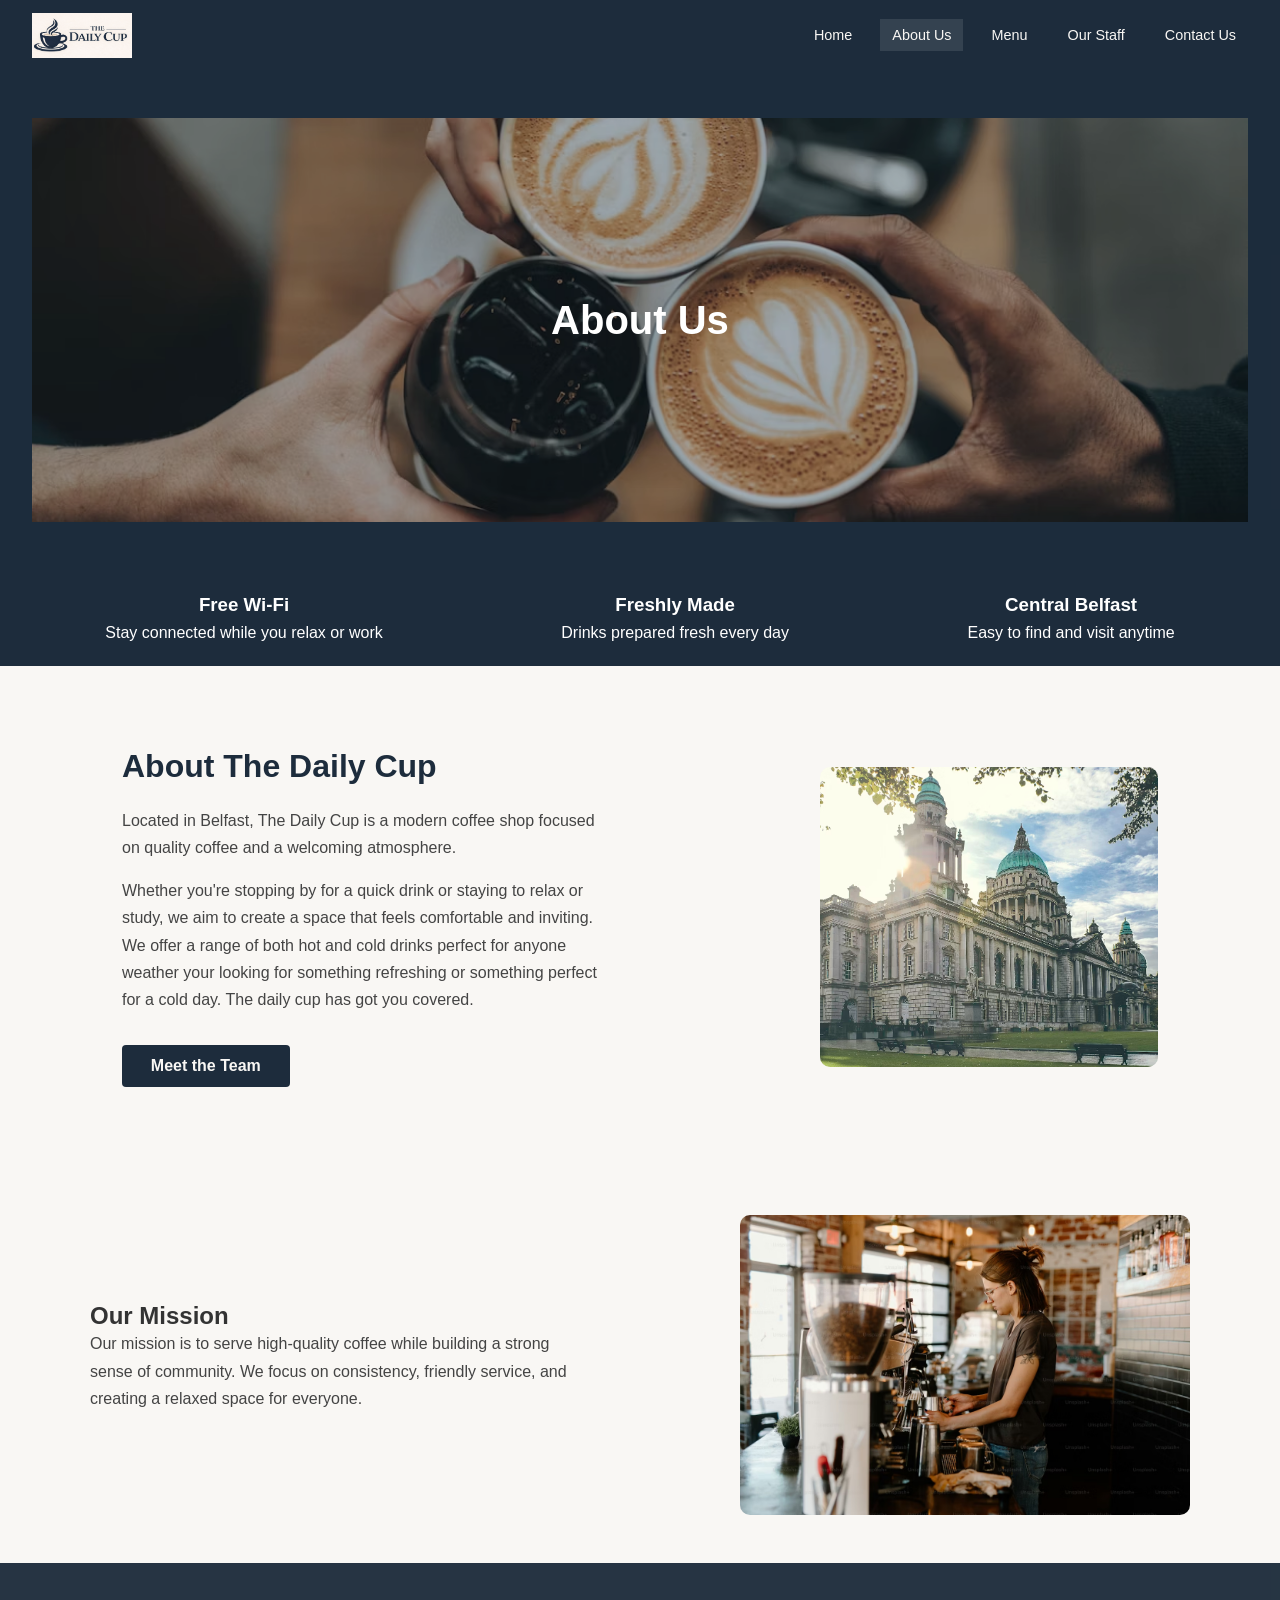
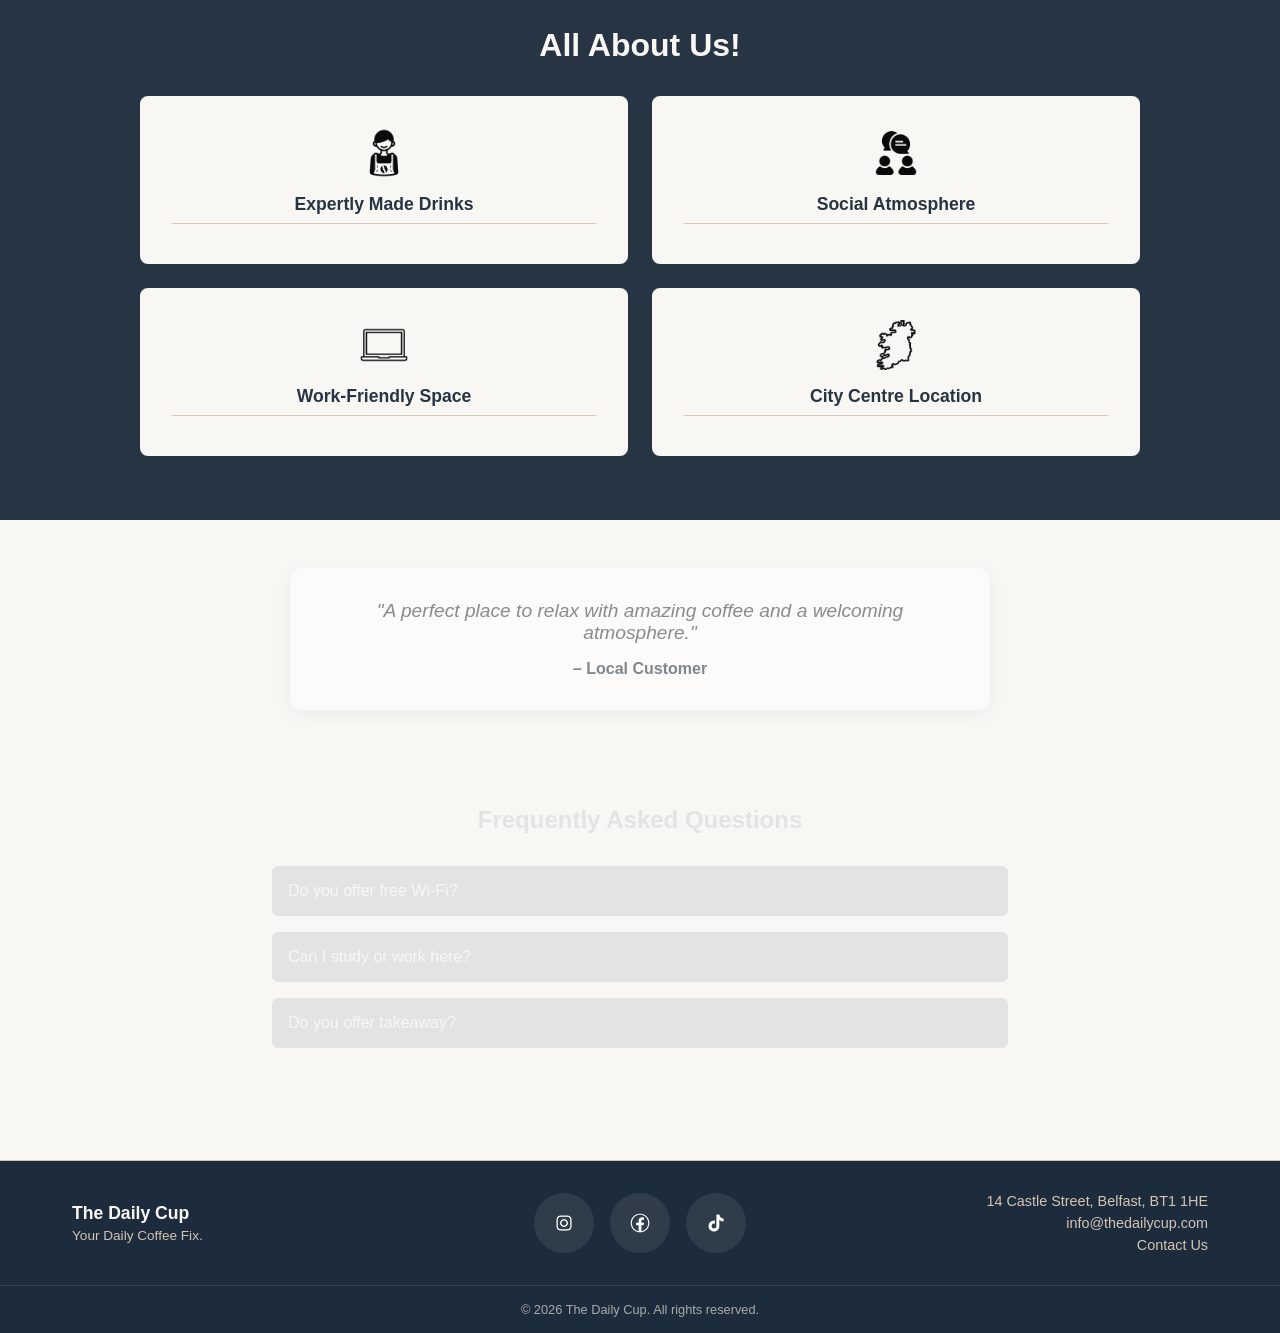
==== commit 9e8e8196: "about us updated" ====
--- a/about.html
+++ b/about.html
@@ -72,7 +72,7 @@
             Located in Belfast, The Daily Cup is a modern coffee shop focused on quality coffee and a welcoming atmosphere.
         </p>
         <p>
-            Whether you're stopping by for a quick drink or staying to relax or study, we aim to create a space that feels comfortable and inviting. We offer a range of both hot and cold drinks perfect for anyone weather your looking for something refreshing or something perfect for a cold day. The daily cup has got you covered 
+            Whether you're stopping by for a quick drink or staying to relax or study, we aim to create a space that feels comfortable and inviting. We offer a range of both hot and cold drinks perfect for anyone weather your looking for something refreshing or something perfect for a cold day. The daily cup has got you covered.
         </p>
 
         <a href="staff.html" class="btn">Meet the Team</a>
@@ -135,11 +135,6 @@
 </section>
     </div>
 </section>
-<ul class="feature-list">
-    <li>High quality ingredients</li>
-    <li>Friendly service</li>
-    <li>Comfortable atmosphere</li>
-</ul>
 
 </main>
 
@@ -150,6 +145,32 @@
         </p>
         <h4>– Local Customer</h4>
     </div>
+</section>
+
+<section class="faq">
+    <h2>Frequently Asked Questions</h2>
+
+    <div class="faq-item">
+        <button class="faq-question">Do you offer free Wi-Fi?</button>
+        <div class="faq-answer">
+            <p>Yes, we provide free Wi-Fi for all customers.</p>
+        </div>
+    </div>
+
+    <div class="faq-item">
+        <button class="faq-question">Can I study or work here?</button>
+        <div class="faq-answer">
+            <p>Of course! Our space is designed to be comfortable for both studying and working.</p>
+        </div>
+    </div>
+
+    <div class="faq-item">
+        <button class="faq-question">Do you offer takeaway?</button>
+        <div class="faq-answer">
+            <p>Yes, all our drinks are available for takeaway.</p>
+        </div>
+    </div>
+
 </section>
 
 
@@ -187,6 +208,7 @@
 
 <script src="js/jquery.js"></script>
 <script src="js/about.js"></script>
+<script src="js/about.js"></script>
 
 </body>
 </html>
--- a/css/about.css
+++ b/css/about.css
@@ -1,4 +1,4 @@
-/* About Page Styling */
+/* ===== ABOUT PAGE STYLING ===== */
 
 /* Banner text */
 .about-title {
@@ -7,52 +7,76 @@
   font-weight: bold;
 }
 
-/* Better spacing */
+/* ===== SECTION SPACING ===== */
+section {
+  padding: 3rem 2rem;
+}
+
+/* ===== WELCOME + MISSION LAYOUT (FIXED) ===== */
+.welcome,
+.app-inner {
+  display: flex;
+  align-items: center;
+  justify-content: space-between;
+  gap: 3rem;
+  max-width: 1100px;
+  margin: 0 auto;
+}
+
+/* Stack on mobile */
+@media (max-width: 768px) {
+  .welcome,
+  .app-inner {
+    flex-direction: column;
+    text-align: center;
+  }
+}
+
+/* ===== TEXT ===== */
+.welcome-text,
+.app-text {
+  max-width: 500px;
+}
+
 .welcome-text p,
 .app-text p {
   margin-bottom: 1rem;
   line-height: 1.7;
-}
-
-/* Image improvements */
+  color: #444;
+}
+
+/* ===== IMAGES (FIXES SIZE + CROPPING) ===== */
 .welcome-img img,
 .app-img img {
   width: 100%;
   max-width: 450px;
-  height: auto;
+  height: 300px;
+  object-fit: cover;
   border-radius: 10px;
   display: block;
 }
 
-/* Center images nicely */
+/* Center images */
 .welcome-img,
 .app-img {
   display: flex;
   justify-content: center;
 }
 
-/* Add slight hover effect */
+/* Hover effect */
 .welcome-img img:hover,
 .app-img img:hover {
   transform: scale(1.03);
   transition: 0.3s;
 }
 
-/* Button spacing */
+/* ===== BUTTON ===== */
 .btn {
   margin-top: 1rem;
   display: inline-block;
 }
 
-/* Section title styling */
-.why-section h2 {
-  text-align: center;
-  margin-bottom: 2rem;
-}
-.why-card:hover .why-icon {
-  transform: scale(1.1);
-  transition: 0.3s;
-}
+/* ===== FEATURE STRIP ===== */
 .feature-strip {
   display: flex;
   justify-content: space-around;
@@ -65,41 +89,30 @@
 .feature h3 {
   margin-bottom: 0.5rem;
 }
-.testimonial {
-  background: #F9F7F4;
-  padding: 3rem 1.5rem;
-  display: flex;
-  justify-content: center;
-}
-
-.testimonial-box {
-  max-width: 700px;
-  text-align: center;
-}
-
-.testimonial p {
-  font-size: 1.2rem;
-  font-style: italic;
-  color: #333;
-  line-height: 1.6;
-}
-
-.testimonial h4 {
-  margin-top: 1rem;
-  color: #1D2C3C;
-  font-weight: 600;
-}
-.testimonial-box {
-  background: white;
-  padding: 2rem;
-  border-radius: 12px;
-  box-shadow: 0 4px 15px rgba(0,0,0,0.08);
-}
-section {
-  padding-top: 2rem;
-}
+
+/* ===== WHY SECTION ===== */
+.why-section h2 {
+  text-align: center;
+  margin-bottom: 2rem;
+}
+
+/* Icon styling */
+.why-icon {
+  width: 50px;
+  height: 50px;
+  object-fit: contain;
+  margin-bottom: 1rem;
+}
+
+/* Icon hover */
+.why-card:hover .why-icon {
+  transform: scale(1.1);
+  transition: 0.3s;
+}
+
+/* ===== FEATURE LIST ===== */
 .feature-list {
-  list-style: none;        
+  list-style: none;
   padding: 0;
   margin-top: 1.5rem;
 }
@@ -112,12 +125,96 @@
   color: #333;
 }
 
-/* custom tick icon */
 .feature-list li::before {
   content: "✔";
   position: absolute;
   left: 0;
   top: 0;
-  color: #C49A6C;   /* nice coffee colour */
+  color: #C49A6C;
   font-weight: bold;
+}
+
+/* ===== GALLERY ===== */
+.gallery {
+  text-align: center;
+}
+
+.gallery-grid {
+  display: grid;
+  grid-template-columns: repeat(3, 1fr);
+  gap: 1rem;
+  margin-top: 2rem;
+}
+
+.gallery-grid img {
+  width: 100%;
+  height: 200px;
+  object-fit: cover;
+  border-radius: 10px;
+}
+
+/* ===== TESTIMONIAL ===== */
+.testimonial {
+  background: #F9F7F4;
+  display: flex;
+  justify-content: center;
+}
+
+.testimonial-box {
+  max-width: 700px;
+  text-align: center;
+  background: white;
+  padding: 2rem;
+  border-radius: 12px;
+  box-shadow: 0 4px 15px rgba(0,0,0,0.08);
+}
+
+.testimonial p {
+  font-size: 1.2rem;
+  font-style: italic;
+  color: #333;
+}
+
+.testimonial h4 {
+  margin-top: 1rem;
+  color: #1D2C3C;
+}
+
+/* ===== FAQ ===== */
+.faq {
+  max-width: 800px;
+  margin: 0 auto;
+}
+
+.faq h2 {
+  text-align: center;
+  margin-bottom: 2rem;
+}
+
+.faq-item {
+  margin-bottom: 1rem;
+}
+
+.faq-question {
+  width: 100%;
+  text-align: left;
+  padding: 1rem;
+  background: #1D2C3C;
+  color: white;
+  border: none;
+  cursor: pointer;
+  font-size: 1rem;
+  border-radius: 6px;
+}
+
+.faq-question:hover {
+  background: #C49A6C;
+}
+
+.faq-answer {
+  display: none;
+  padding: 1rem;
+  background: #f9f7f4;
+  border-radius: 6px;
+  margin-top: 5px;
 }
